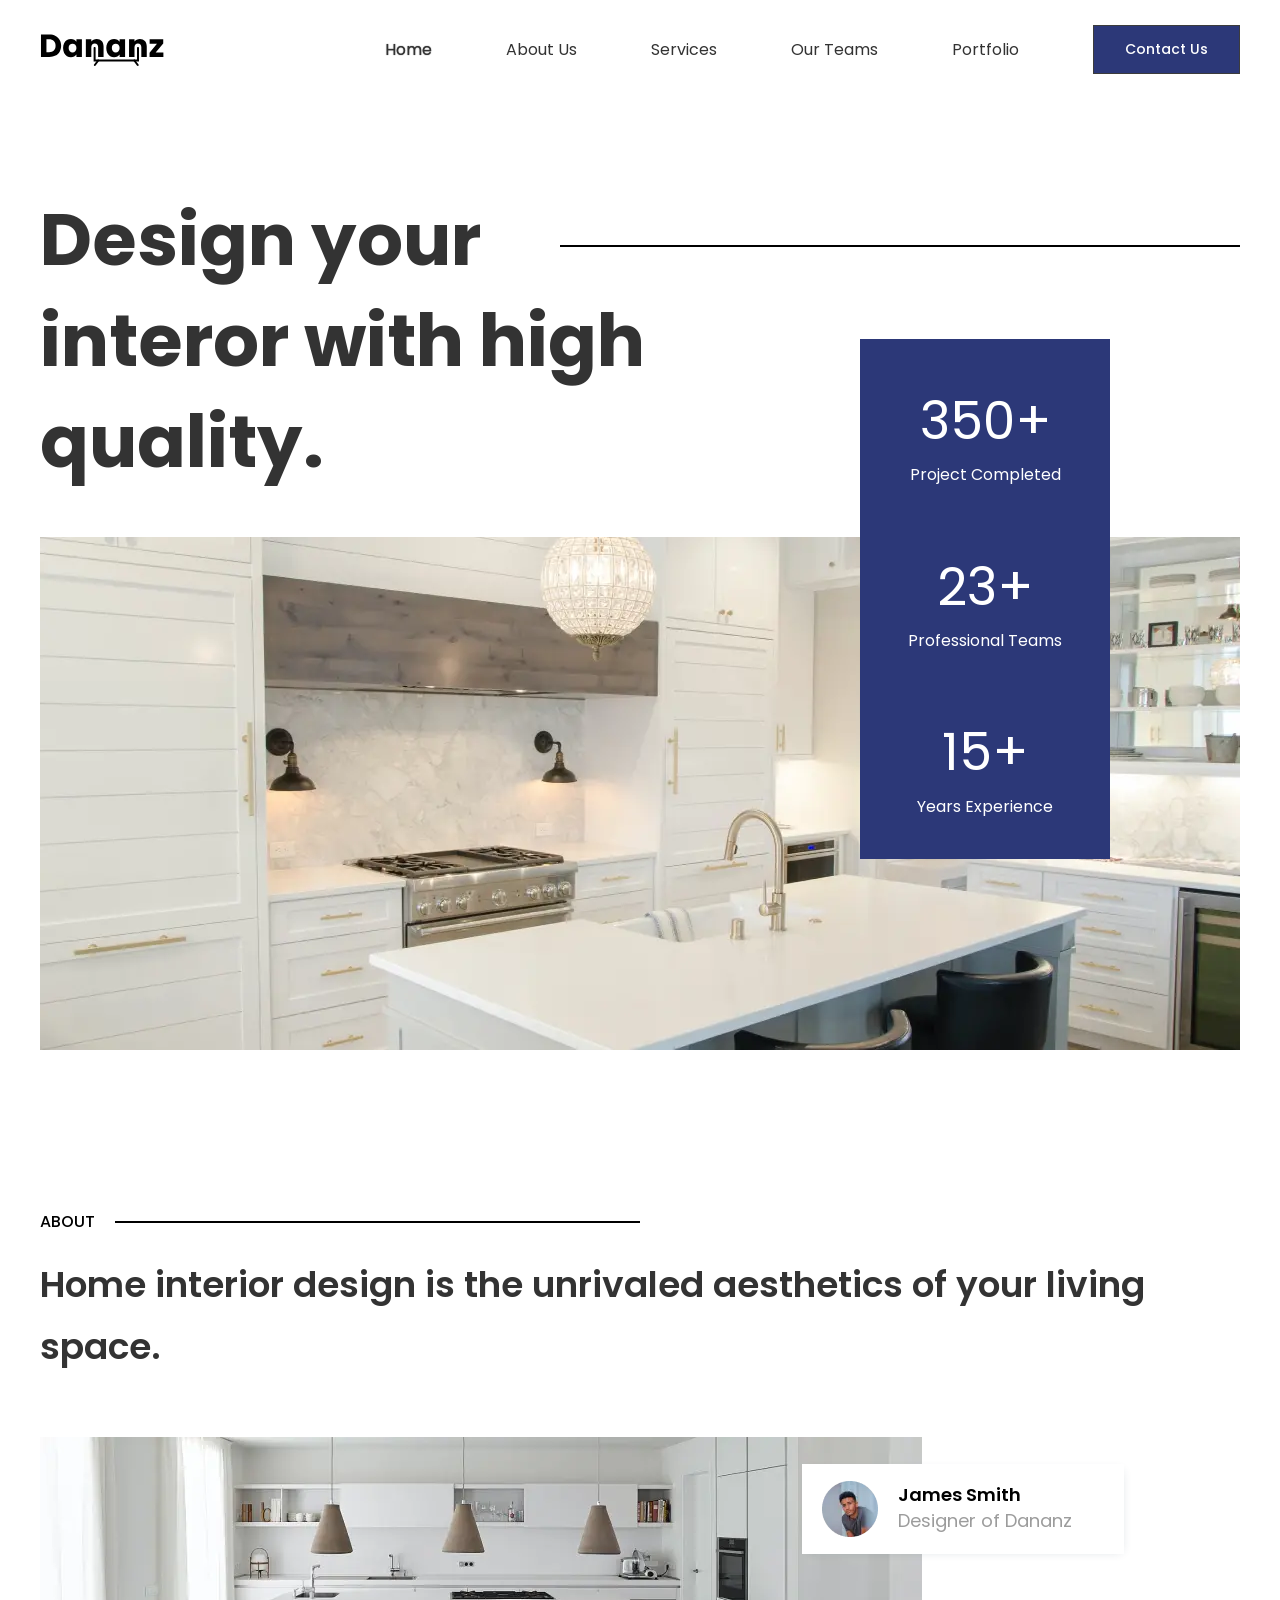
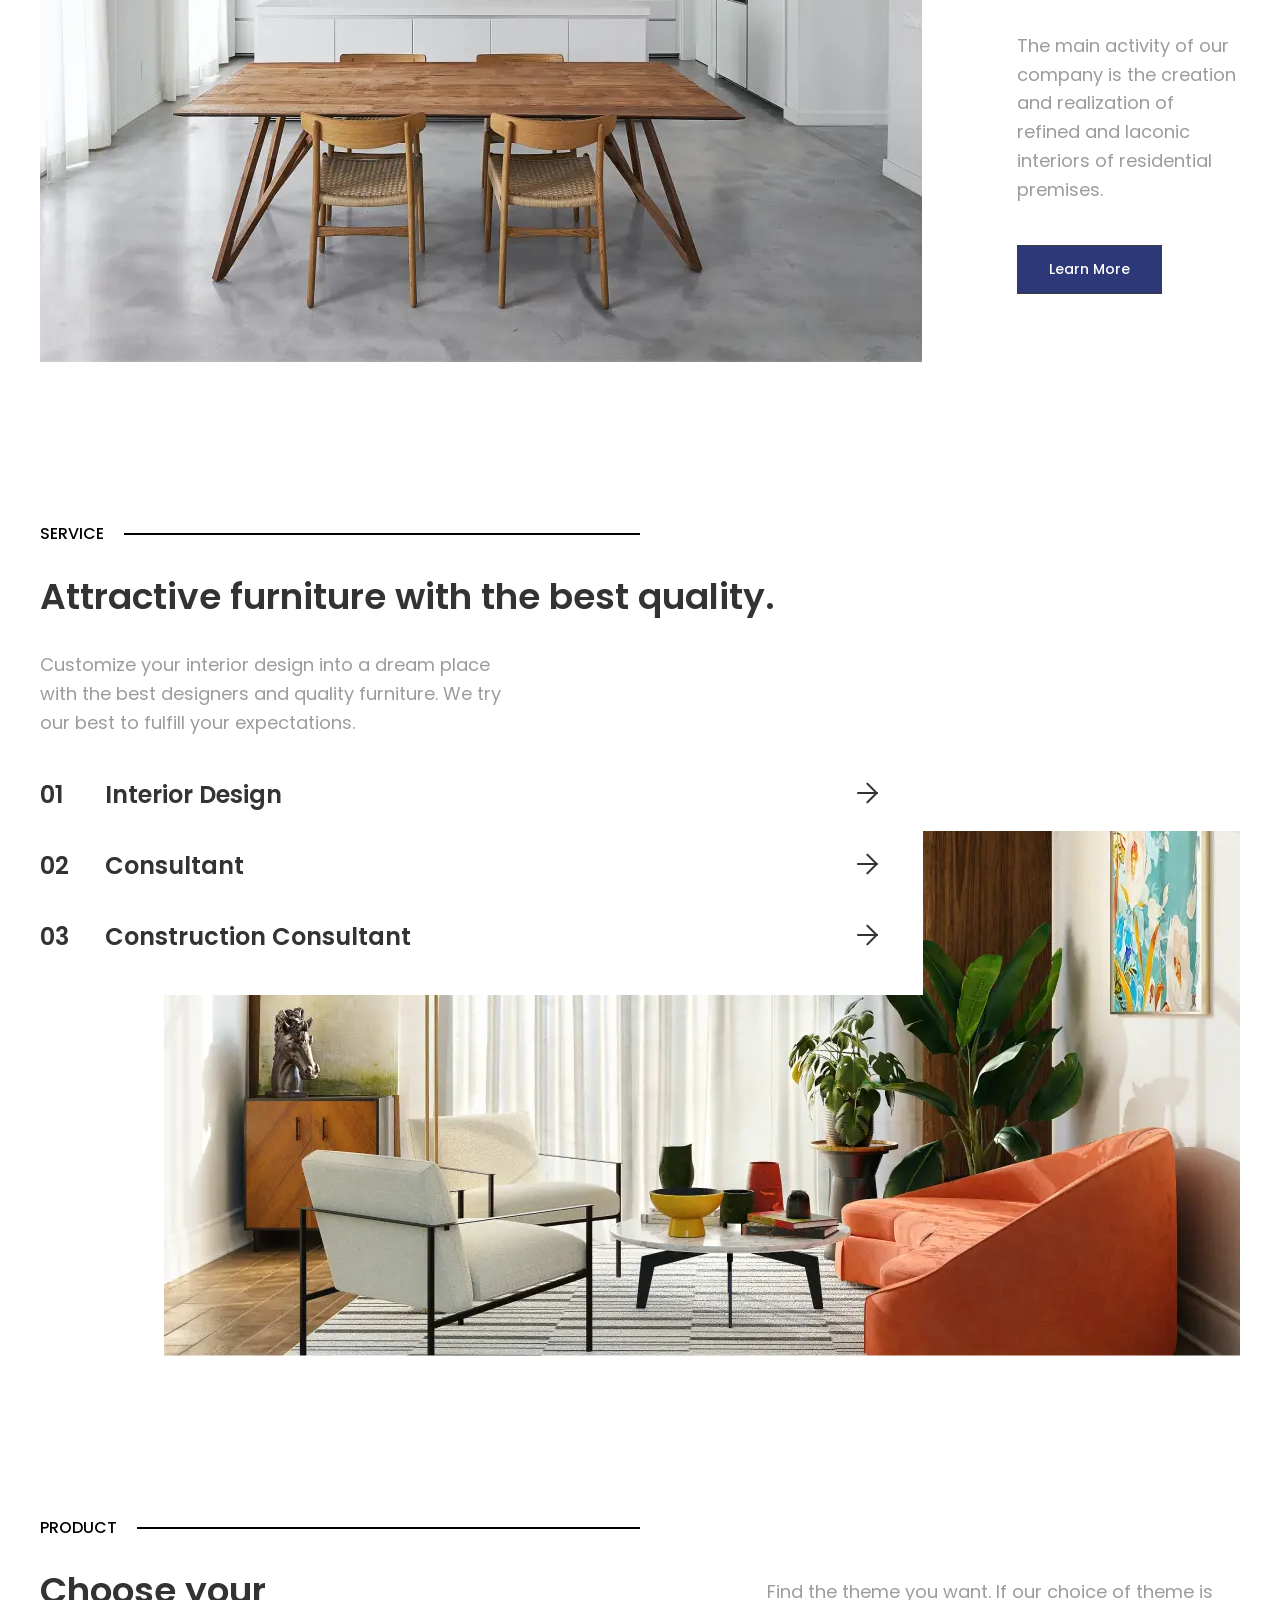
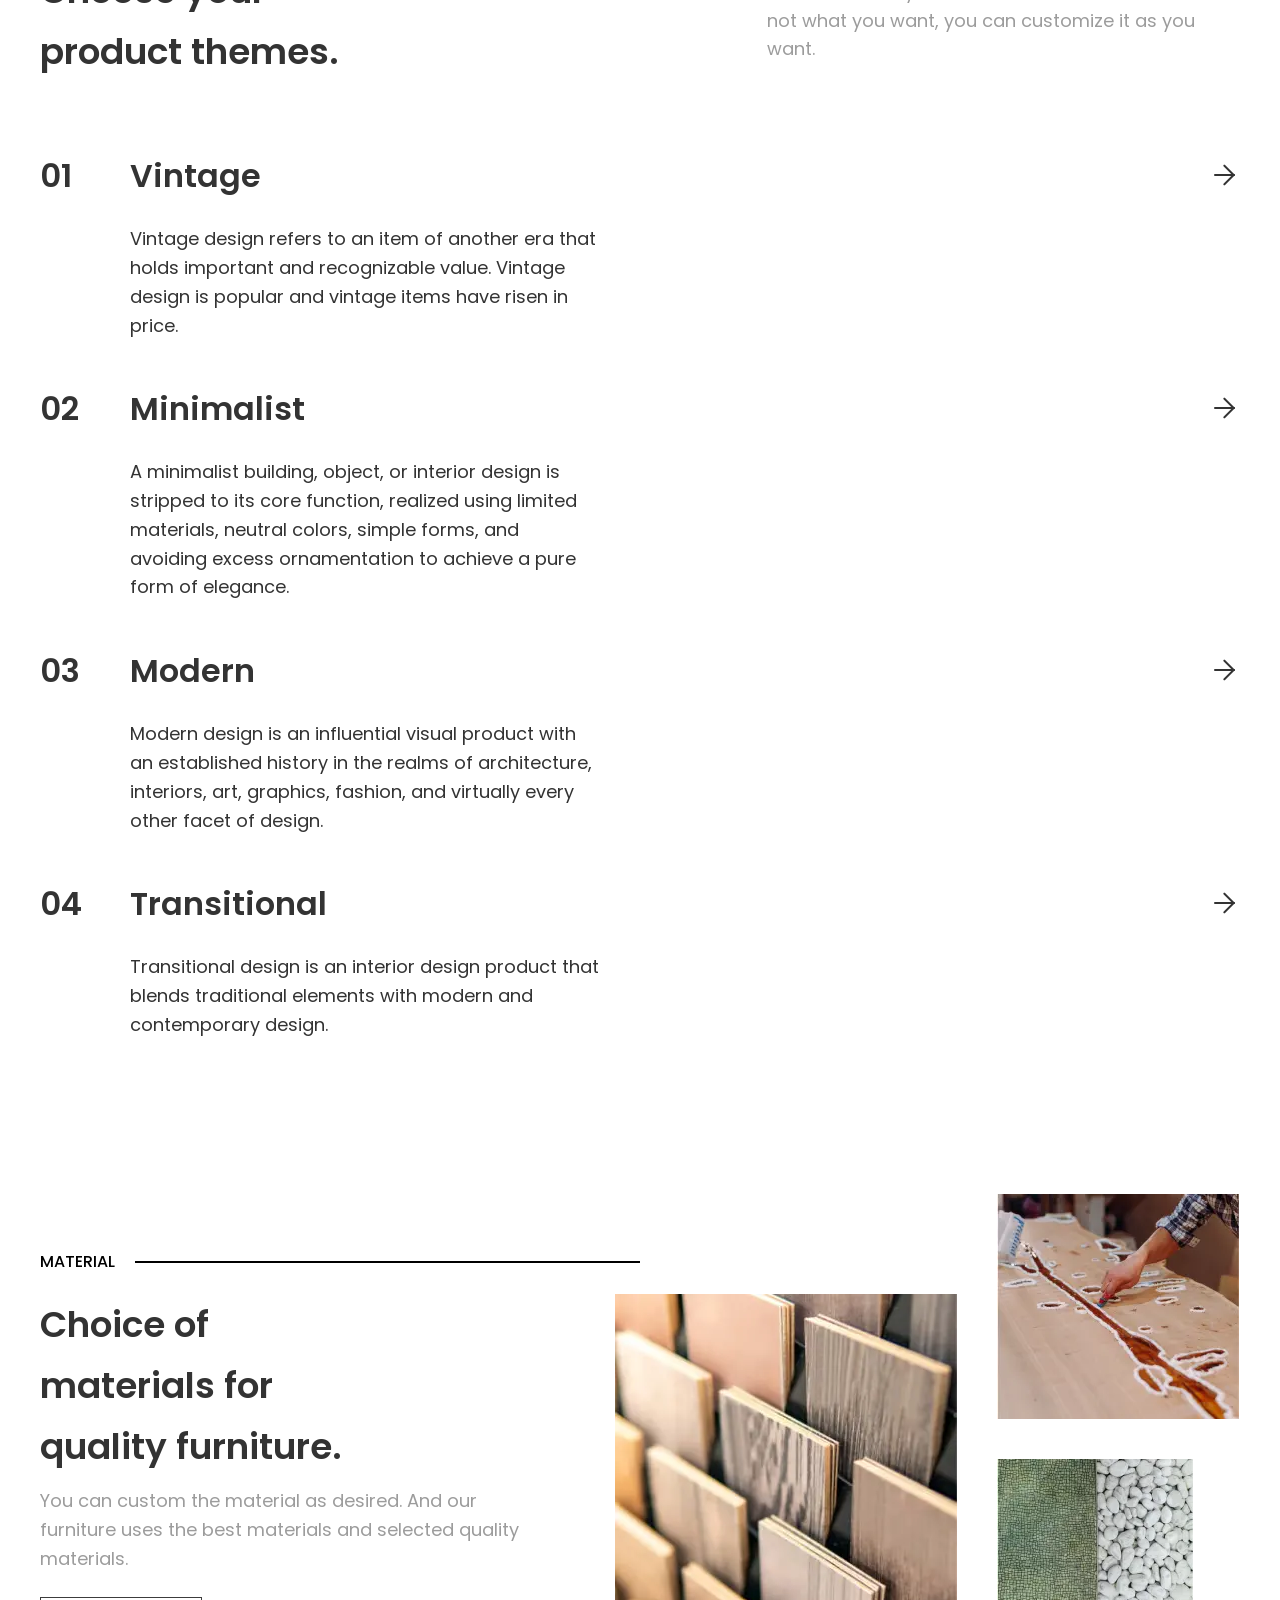
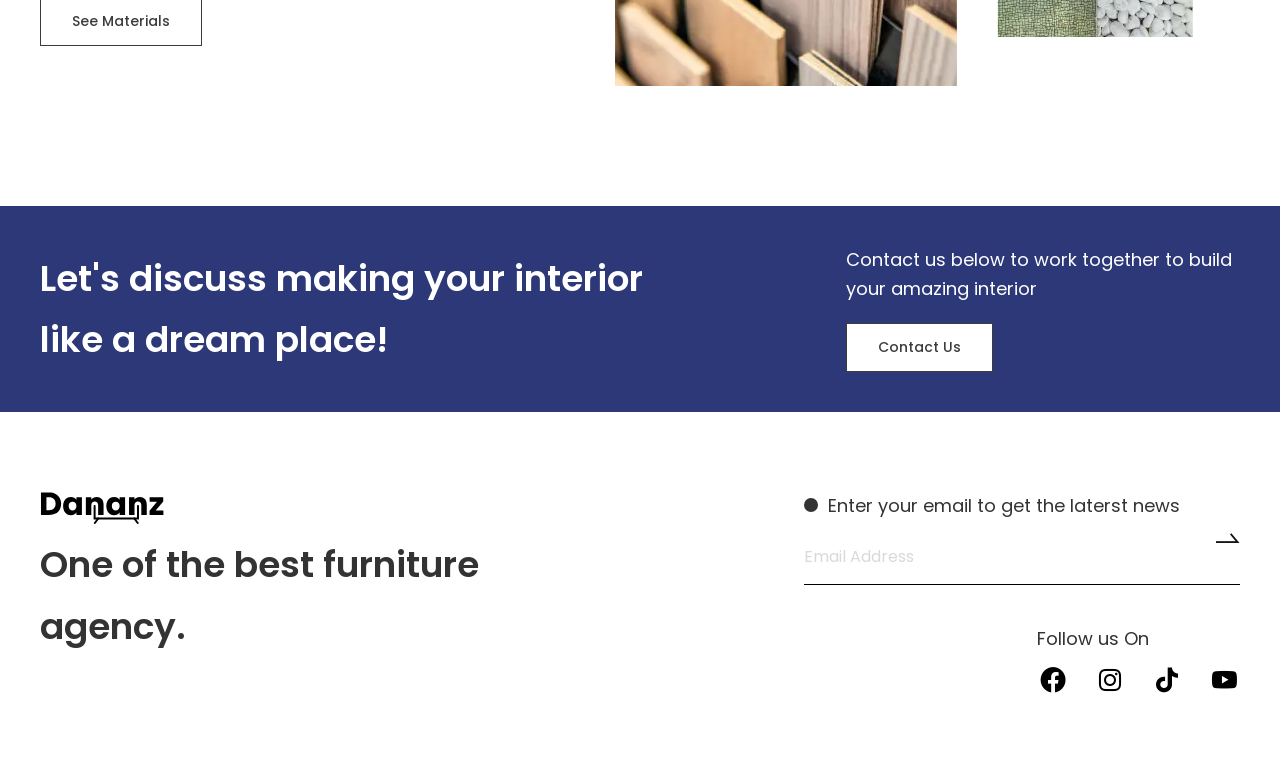
==== index.html @ ee6fd282 "first commit" ====
<!DOCTYPE html>
<html lang="en">

<head>
	<title>Home</title>
	<meta charset="UTF-8">
	<meta name="format-detection" content="telephone=no">
	<!-- <style>body{opacity: 0;}</style> -->
	<link rel="stylesheet" href="css/style.min.css?_v=20231004202042">
	<link rel="shortcut icon" href="favicon.ico">
	<!-- <meta name="robots" content="noindex, nofollow"> -->
	<meta name="viewport" content="width=device-width, initial-scale=1.0">
</head>

<body>
	<div class="wrapper">
		<header class="header">
			<div class="header__container">
				<div class="header__logo">
					<img src="img/logo.svg" alt="logo">
				</div>
				<div class="header__menu menu">
					<nav class="menu__body">
						<ul class="menu__list">
							<li class="menu__item"><a href="index.html" class="menu__link">Home</a></li>
							<li class="menu__item"><a href="about.html" class="menu__link">About Us</a></li>
							<li class="menu__item"><a href="services.html" class="menu__link">Services</a></li>
							<li class="menu__item"><a href="teams.html" class="menu__link">Our Teams</a></li>
							<li class="menu__item"><a href="portfolio.html" class="menu__link">Portfolio</a></li>
						</ul>
					</nav>
				</div>
				<div data-da=".menu__body,479.98" class="header__button">
					<a href="contact.html" class="button">Contact Us</a>
				</div>
				<button type="button" class="header__burger icon-menu"><span></span></button>
			</div>
		</header>
		<main class="page">
			<section class="page__cover cover">
				<div class="cover__container">
					<div class="cover__body">
						<div class="cover__content">
							<div class="cover__title">
								<h1 class="cover__text">Design your interor with high quality.</h1>
								<div class="cover__line"></div>
							</div>
							<div class="cover__img-frame">
								<picture><source srcset="img/home/cover/bg.webp" type="image/webp"><img src="img/home/cover/bg.jpg" alt="interor"></picture>
							</div>
						</div>
						<div class="cover__card card">
							<div class="card__item">
								<div class="card__value">350+</div>
								<div class="card__text">Project Completed</div>
							</div>
							<div class="card__item">
								<div class="card__value">23+</div>
								<div class="card__text">Professional Teams</div>
							</div>
							<div class="card__item">
								<div class="card__value">15+</div>
								<div class="card__text">Years Experience</div>
							</div>
						</div>
					</div>
				</div>
			</section>
			<section class="page__general general">
				<div class="general__container">
					<div class="general__description description">
						<div class="description__label">
							<div class="description__text">ABOUT</div>
							<div class="description__line" data-watch data-watch-once></div>
						</div>
						<h2 class="description__title">
							Home interior design is the unrivaled aesthetics of your living space.
						</h2>
					</div>
					<div class="general__content">
						<div class="general__img-frame">
							<picture><source srcset="img/home/general/kitchen.webp" type="image/webp"><img src="img/home/general/kitchen.jpg" alt="kitchen"></picture>
						</div>
						<div class="general__info">
							<div class="general__subtitle">
								The main activity of our company is the creation and realization of refined and laconic interiors of residential premises.
							</div>
							<a href="about.html" class="general__button button">Learn More</a>
						</div>
						<div class="general__badge badge">
							<div class="badge__body">
								<picture><source srcset="img/home/general/worker.webp" type="image/webp"><img class="badge__icon" src="img/home/general/worker.png" alt="worker"></picture>
								<div class="badge__text">
									<div class="badge__name">James Smith</div>
									<div class="badge__profession">Designer of Dananz</div>
								</div>
							</div>
						</div>
					</div>
				</div>
			</section>
			<section class="page__furniture furniture">
				<div class="furniture__container">
					<div class="furniture__description description">
						<div class="description__label">
							<div class="description__text">SERVICE</div>
							<div class="description__line" data-watch data-watch-once></div>
						</div>
						<h2 class="description__title">
							Attractive furniture with the best quality.
						</h2>
					</div>
					<div class="furniture__content">
						<div class="furniture__text">
							Customize your interior design into a dream place with the best designers and quality furniture. We try our best to fulfill your expectations.
						</div>
						<ul class="furniture__list">
							<li class="furniture__item">
								<a class="furniture__link" href="services.html">Interior Design</a>
								<a class="furniture__icon" href="services.html"></a>
							</li>
							<li class="furniture__item">
								<a class="furniture__link" href="services.html#consultant">Consultant</a>
								<a class="furniture__icon" href="services.html#consultant"></a>
							</li>
							<li class="furniture__item">
								<a class="furniture__link" href="services.html#creativity">Construction Consultant</a>
								<a class="furniture__icon" href="services.html#creativity"></a>
							</li>
						</ul>
					</div>
					<div class="furniture__img-frame">
						<picture><source srcset="img/home/furniture/decor.webp" type="image/webp"><img src="img/home/furniture/decor.jpg" alt="decor"></picture>
					</div>
				</div>
			</section>
			<section class="page__product product">
				<div class="product__container">
					<div class="product__description description">
						<div class="description__label">
							<div class="description__text">PRODUCT</div>
							<div class="description__line" data-watch data-watch-once></div>
						</div>
					</div>
					<div class="product__text">
						<h2 class="product__title">
							Choose your product themes.
						</h2>
						<p class="product__note">
							Find the theme you want. If our choice of theme is not what you want, you can customize it as you want.
						</p>
					</div>
					<ul class="product__list">
						<li class="product__item">
							<div class="product__links">
								<a class="product__link" href="vintage.html">Vintage</a>
								<a class="product__icon" href="vintage.html"></a>
							</div>
							<p class="product__clause">
								Vintage design refers to an item of another era that holds important and recognizable value. Vintage design is popular and vintage items have risen in price.
							</p>
						</li>
						<li class="product__item">
							<div class="product__links">
								<a class="product__link" href="minimalist.html">Minimalist</a>
								<a class="product__icon" href="minimalist.html"></a>
							</div>
							<p class="product__clause">
								A minimalist building, object, or interior design is stripped to its core function, realized using limited materials, neutral colors, simple forms, and avoiding excess ornamentation to achieve a pure form of elegance.
							</p>
						</li>
						<li class="product__item">
							<div class="product__links">
								<a class="product__link" href="modern.html">Modern</a>
								<a class="product__icon" href="modern.html"></a>
							</div>
							<p class="product__clause">
								Modern design is an influential visual product with an established history in the realms of architecture, interiors, art, graphics, fashion, and virtually every other facet of design.
							</p>
						</li>
						<li class="product__item">
							<div class="product__links">
								<a class="product__link" href="transitional.html">Transitional</a>
								<a class="product__icon" href="transitional.html"></a>
							</div>
							<p class="product__clause">
								Transitional design is an interior design product that blends traditional elements with modern and contemporary design.
							</p>
						</li>
					</ul>
				</div>
			</section>
			<section class="page__material material">
				<div class="material__container">
					<div class="material__description description">
						<div class="description__label">
							<div class="description__text">MATERIAL</div>
							<div class="description__line" data-watch data-watch-once></div>
						</div>
					</div>
					<div class="material__body">
						<div class="material__content">
							<h2 class="material__title">Choice of materials for quality furniture.</h2>
							<p class="material__text">
								You can custom the material as desired. And our furniture uses the best materials and selected quality materials.
							</p>
							<a href="contact.html#loaction" class="material__button button button_white">See Materials</a>
						</div>
						<div class="material__images">
							<div class="material__item">
								<picture><source srcset="img/home/material/tile.webp" type="image/webp"><img src="img/home/material/tile.jpg" alt="tile"></picture>
							</div>
							<div class="material__column">
								<div class="material__item">
									<picture><source srcset="img/home/material/slab.webp" type="image/webp"><img src="img/home/material/slab.jpg" alt="slab"></picture>
								</div>
								<div class="material__item">
									<picture><source srcset="img/home/material/pebble.webp" type="image/webp"><img src="img/home/material/pebble.jpg" alt="pebble"></picture>
								</div>
							</div>
						</div>
					</div>
				</div>
			</section>
		</main>
		<footer class="footer">
			<section class="footer__upper upper">
				<div class="upper__container">
					<h2 class="upper__title">Let's discuss making your interior like a dream place!</h2>
					<div class="upper__column">
						<div class="upper__text">Contact us below to work together to build your amazing interior</div>
						<a href="contact.html" class="upper__button button button_black">Contact Us</a>
					</div>
				</div>
			</section>
			<section class="footer__lower lower">
				<div class="lower__container">
					<div class="lower__body">
						<div class="lower__content">
							<img class="lower__logo" src="img/logo.svg" alt="logo">
							<h2 class="lower__title">One of the best furniture agency.</h2>
						</div>
						<div class="lower__contact contact-lower">
							<div class="contact-lower__title">Enter your email to get the laterst news</div>
							<form action="" class="contact-lower__form">
								<div class="contact-lower__input">
									<input class="input-footer" autocomplete="off" type="text" name="form[]" data-error="Please enter a valid email address." placeholder="Email Address" data-required="email">
								</div>
								<button type="submit" class="contact-lower__button _icon-mail"></button>
							</form>
							<div class="contact-lower__follow">
								<div class="contact-lower__text">Follow us On</div>
								<div class="contact-lower__links">
									<a class="contact-lower__item _icon-facebook" href="https://www.facebook.com/" target="_blank"></a>
									<a class="contact-lower__item _icon-instagram" href="https://www.instagram.com/" target="_blank"></a>
									<a class="contact-lower__item _icon-tiktok" href="https://www.tiktok.com/" target="_blank"></a>
									<a class="contact-lower__item _icon-youtube" href="https://www.youtube.com/" target="_blank"></a>
								</div>
							</div>
						</div>
					</div>
				</div>
			</section>
		</footer>
	</div>
	<!-- <div id="popup" aria-hidden="true" class="popup">
	<div class="popup__wrapper">
		<div class="popup__content">
			<button data-close type="button" class="popup__close">Закрыть</button>
			<div class="popup__text">
				Text
			</div>
		</div>
	</div>
</div> -->
	<script src="js/app.min.js?_v=20231004202042"></script>
</body>

</html>
---- css/style.min.css ----
@charset "UTF-8";@import url('https://fonts.googleapis.com/css2?family=Poppins:wght@400; 500;600;700&display=swap');@font-face{font-family:icons;font-display:swap;src:url(../fonts/icons.woff2) format("woff2"),url(../fonts/icons.woff) format("woff");font-weight:400;font-style:normal}.furniture__icon,.product__icon,[class*=" _icon-"]::before,[class^=_icon-]::before{font-family:icons;font-style:normal;font-weight:400;font-variant:normal;text-transform:none;line-height:1;-webkit-font-smoothing:antialiased;-moz-osx-font-smoothing:grayscale}[class*=" _icon-"]::before,[class^=_icon-]::before{display:block}._icon-quality:before{content:"\e90a"}._icon-service:before{content:"\e908"}._icon-profi:before{content:"\e909"}._icon-spoller:before{content:"\e907"}._icon-mail:before{content:"\e901"}._icon-link:before,.furniture__icon:before,.product__icon:before{content:"\e902"}._icon-youtube:before{content:"\e903"}._icon-tiktok:before{content:"\e904"}._icon-instagram:before{content:"\e905"}._icon-facebook:before{content:"\e906"}*{padding:0;margin:0;border:0}*,:after,:before{-webkit-box-sizing:border-box;box-sizing:border-box}body,html{height:100%;min-width:280px}body{color:#333;line-height:1;font-family:Poppins,sans-serif;font-size:1.125rem;-ms-text-size-adjust:100%;-moz-text-size-adjust:100%;-webkit-text-size-adjust:100%;-webkit-font-smoothing:antialiased;-moz-osx-font-smoothing:grayscale}button,input,textarea{font-family:Poppins,sans-serif;font-size:inherit}button{cursor:pointer;color:inherit;background-color:inherit}a{color:inherit}a:link,a:visited{text-decoration:none}a:hover{text-decoration:none}ul li{list-style:none}img{vertical-align:top}h1,h2,h3,h4,h5,h6{font-weight:inherit;font-size:inherit}body{line-height:1.6}.lock body{overflow:hidden;-ms-touch-action:none;touch-action:none}.wrapper{min-height:100%;display:-webkit-box;display:-ms-flexbox;display:flex;-webkit-box-orient:vertical;-webkit-box-direction:normal;-ms-flex-direction:column;flex-direction:column;overflow:hidden}.wrapper>main{-webkit-box-flex:1;-ms-flex:1 1 auto;flex:1 1 auto}.wrapper>*{min-width:0}[class*=__container]{max-width:75rem;-webkit-box-sizing:content-box;box-sizing:content-box;margin:0 auto;padding:0 .9375rem}.button{position:relative;display:-webkit-inline-box;display:-ms-inline-flexbox;display:inline-flex;-ms-flex-item-align:center;-ms-grid-row-align:center;align-self:center;padding:.8125rem 1.9375rem;color:#fff;border:1px solid #3c3c3c;text-align:center;line-height:1.5;font-size:.875rem;font-weight:500;overflow:hidden;-webkit-transition:color .3s;transition:color .3s}.button::before{content:"";position:absolute;right:0;top:0;width:100%;height:100%;background-color:#2c3878;z-index:-1;-webkit-transition:width .3s;transition:width .3s}.button._fw{width:100%}.button_white{color:#3c3c3c}.button_white::before{background-color:#2c3878;width:0%;left:0}.button_black{color:#3c3c3c;background-color:#fff;-webkit-transition:background-color .3s,color .3s,border-color .3s;transition:background-color .3s,color .3s,border-color .3s}.button_black::before{display:none}input[type=email],input[type=tel],input[type=text],textarea{-webkit-appearance:none;-moz-appearance:none;appearance:none}.input{border-radius:0!important;width:100%;display:block;padding:1.125rem 0;border:1px solid #9c9c9c}@supports (font-size:clamp(0.875rem ,0.8381578947rem + 0.2105263158vw ,1rem)){.input{font-size:clamp(.875rem ,.8381578947rem + .2105263158vw ,1rem)}}@supports not (font-size:clamp(0.875rem ,0.8381578947rem + 0.2105263158vw ,1rem)){.input{font-size:calc(.875rem + .125 * (100vw - 17.5rem)/ 59.375)}}@supports (padding-left:clamp(0.3125rem ,-0.1480263158rem + 2.6315789474vw ,1.875rem)){.input{padding-left:clamp(.3125rem ,-.1480263158rem + 2.6315789474vw ,1.875rem)}}@supports not (padding-left:clamp(0.3125rem ,-0.1480263158rem + 2.6315789474vw ,1.875rem)){.input{padding-left:calc(.3125rem + 1.5625 * (100vw - 17.5rem)/ 59.375)}}@supports (padding-right:clamp(0.3125rem ,-0.1480263158rem + 2.6315789474vw ,1.875rem)){.input{padding-right:clamp(.3125rem ,-.1480263158rem + 2.6315789474vw ,1.875rem)}}@supports not (padding-right:clamp(0.3125rem ,-0.1480263158rem + 2.6315789474vw ,1.875rem)){.input{padding-right:calc(.3125rem + 1.5625 * (100vw - 17.5rem)/ 59.375)}}.input._form-error{border:1px solid #d62940}.input::-webkit-input-placeholder{color:#9c9c9c}.input::-moz-placeholder{color:#9c9c9c}.input:-ms-input-placeholder{color:#9c9c9c}.input::-ms-input-placeholder{color:#9c9c9c}.input::placeholder{color:#9c9c9c}@supports (font-size:clamp(0.875rem ,0.8381578947rem + 0.2105263158vw ,1rem)){.input::-webkit-input-placeholder{font-size:clamp(.875rem ,.8381578947rem + .2105263158vw ,1rem)}.input::-moz-placeholder{font-size:clamp(.875rem ,.8381578947rem + .2105263158vw ,1rem)}.input:-ms-input-placeholder{font-size:clamp(.875rem ,.8381578947rem + .2105263158vw ,1rem)}.input::-ms-input-placeholder{font-size:clamp(.875rem ,.8381578947rem + .2105263158vw ,1rem)}.input::placeholder{font-size:clamp(.875rem ,.8381578947rem + .2105263158vw ,1rem)}}@supports not (font-size:clamp(0.875rem ,0.8381578947rem + 0.2105263158vw ,1rem)){.input::-webkit-input-placeholder{font-size:calc(.875rem + .125 * (100vw - 17.5rem)/ 59.375)}.input::-moz-placeholder{font-size:calc(.875rem + .125 * (100vw - 17.5rem)/ 59.375)}.input:-ms-input-placeholder{font-size:calc(.875rem + .125 * (100vw - 17.5rem)/ 59.375)}.input::-ms-input-placeholder{font-size:calc(.875rem + .125 * (100vw - 17.5rem)/ 59.375)}.input::placeholder{font-size:calc(.875rem + .125 * (100vw - 17.5rem)/ 59.375)}}.input-footer{width:100%;display:block;outline:0;background-color:transparent;border-bottom:1px solid #000;padding:0 25px 15px 0;font-size:1rem}.input-footer._form-error{border-bottom:1px solid #d62940}.input-footer::-webkit-input-placeholder{color:#d9d9d9;font-size:1rem}.input-footer::-moz-placeholder{color:#d9d9d9;font-size:1rem}.input-footer:-ms-input-placeholder{color:#d9d9d9;font-size:1rem}.input-footer::-ms-input-placeholder{color:#d9d9d9;font-size:1rem}.input-footer::placeholder{color:#d9d9d9;font-size:1rem}textarea.input{resize:none;padding:0 0}[class*=-frame]{position:relative}[class*=-frame] img{position:absolute;width:100%;height:100%;top:0;left:0;-o-object-fit:cover;object-fit:cover}[class*=-frame_contain] img{-o-object-fit:contain;object-fit:contain}.card{background-color:#2c3878;display:-webkit-box;display:-ms-flexbox;display:flex;-webkit-box-align:center;-ms-flex-align:center;align-items:center;-webkit-box-orient:vertical;-webkit-box-direction:normal;-ms-flex-direction:column;flex-direction:column}.card__item{text-align:center;color:#fff}@supports (font-size:clamp(1.25rem ,-0.0832407433rem + 4.4443209911vw ,3.25rem)){.card__value{font-size:clamp(1.25rem ,-.0832407433rem + 4.4443209911vw ,3.25rem)}}@supports not (font-size:clamp(1.25rem ,-0.0832407433rem + 4.4443209911vw ,3.25rem)){.card__value{font-size:calc(1.25rem + 2 * (100vw - 29.99875rem)/ 45.00125)}}@supports (font-size:clamp(0.75rem ,0.5833449071rem + 0.5555401239vw ,1rem)){.card__text{font-size:clamp(.75rem ,.5833449071rem + .5555401239vw ,1rem)}}@supports not (font-size:clamp(0.75rem ,0.5833449071rem + 0.5555401239vw ,1rem)){.card__text{font-size:calc(.75rem + .25 * (100vw - 29.99875rem)/ 45.00125)}}.description__label{display:-webkit-box;display:-ms-flexbox;display:flex;-webkit-column-gap:1.25rem;-moz-column-gap:1.25rem;column-gap:1.25rem}.description__label:not(:last-child){margin-bottom:1.25rem}.description__text{text-transform:uppercase;font-size:1rem;font-weight:500;line-height:1.5;color:#000;background-color:#fff}.description__line{height:.125rem;width:0%;background-color:#000;margin-top:.6875rem;-webkit-transition:all .8s;transition:all .8s}.description__line._watcher-view{width:100%}.description__title,.material__title,.product__title{font-weight:600;line-height:1.7}@supports (font-size:clamp(1.125rem ,0.7934210526rem + 1.8947368421vw ,2.25rem)){.description__title,.material__title,.product__title{font-size:clamp(1.125rem ,.7934210526rem + 1.8947368421vw ,2.25rem)}}@supports not (font-size:clamp(1.125rem ,0.7934210526rem + 1.8947368421vw ,2.25rem)){.description__title,.material__title,.product__title{font-size:calc(1.125rem + 1.125 * (100vw - 17.5rem)/ 59.375)}}.header{position:fixed;width:100%;left:0;top:0;z-index:10;background-color:#fff;-webkit-transition:top .3s;transition:top .3s}@supports (padding-top:clamp(0.9375rem ,0.7532894737rem + 1.0526315789vw ,1.5625rem)){.header{padding-top:clamp(.9375rem ,.7532894737rem + 1.0526315789vw ,1.5625rem)}}@supports not (padding-top:clamp(0.9375rem ,0.7532894737rem + 1.0526315789vw ,1.5625rem)){.header{padding-top:calc(.9375rem + .625 * (100vw - 17.5rem)/ 59.375)}}@supports (padding-bottom:clamp(0.9375rem ,0.7532894737rem + 1.0526315789vw ,1.5625rem)){.header{padding-bottom:clamp(.9375rem ,.7532894737rem + 1.0526315789vw ,1.5625rem)}}@supports not (padding-bottom:clamp(0.9375rem ,0.7532894737rem + 1.0526315789vw ,1.5625rem)){.header{padding-bottom:calc(.9375rem + .625 * (100vw - 17.5rem)/ 59.375)}}.header.header-scroll{top:-6.25rem}.header__container{display:-webkit-box;display:-ms-flexbox;display:flex;-webkit-box-align:center;-ms-flex-align:center;align-items:center}@supports ((-moz-column-gap:clamp(1.875rem ,-11.2388592443rem + 21.1518123257vw ,4.625rem)) or (column-gap:clamp(1.875rem ,-11.2388592443rem + 21.1518123257vw ,4.625rem))){.header__container{-webkit-column-gap:clamp(1.875rem ,-11.2388592443rem + 21.1518123257vw ,4.625rem);-moz-column-gap:clamp(1.875rem ,-11.2388592443rem + 21.1518123257vw ,4.625rem);column-gap:clamp(1.875rem ,-11.2388592443rem + 21.1518123257vw ,4.625rem)}}@supports not ((-moz-column-gap:clamp(1.875rem ,-11.2388592443rem + 21.1518123257vw ,4.625rem)) or (column-gap:clamp(1.875rem ,-11.2388592443rem + 21.1518123257vw ,4.625rem))){.header__container{-webkit-column-gap:calc(1.875rem + 2.75 * (100vw - 61.99875rem)/ 13.00125);-moz-column-gap:calc(1.875rem + 2.75 * (100vw - 61.99875rem)/ 13.00125);column-gap:calc(1.875rem + 2.75 * (100vw - 61.99875rem)/ 13.00125)}}.header__logo{position:relative;z-index:2;-webkit-box-flex:1;-ms-flex:1 1 auto;flex:1 1 auto}.header__button{position:relative;z-index:2}.menu-open .menu__body{left:0}.menu-open .menu__body::before{top:0}.menu__list{display:-webkit-box;display:-ms-flexbox;display:flex;-ms-flex-wrap:wrap;flex-wrap:wrap;-webkit-box-pack:center;-ms-flex-pack:center;justify-content:center;-webkit-box-align:center;-ms-flex-align:center;align-items:center;row-gap:.3125rem}@supports ((-moz-column-gap:clamp(1.875rem ,-11.2388592443rem + 21.1518123257vw ,4.625rem)) or (column-gap:clamp(1.875rem ,-11.2388592443rem + 21.1518123257vw ,4.625rem))){.menu__list{-webkit-column-gap:clamp(1.875rem ,-11.2388592443rem + 21.1518123257vw ,4.625rem);-moz-column-gap:clamp(1.875rem ,-11.2388592443rem + 21.1518123257vw ,4.625rem);column-gap:clamp(1.875rem ,-11.2388592443rem + 21.1518123257vw ,4.625rem)}}@supports not ((-moz-column-gap:clamp(1.875rem ,-11.2388592443rem + 21.1518123257vw ,4.625rem)) or (column-gap:clamp(1.875rem ,-11.2388592443rem + 21.1518123257vw ,4.625rem))){.menu__list{-webkit-column-gap:calc(1.875rem + 2.75 * (100vw - 61.99875rem)/ 13.00125);-moz-column-gap:calc(1.875rem + 2.75 * (100vw - 61.99875rem)/ 13.00125);column-gap:calc(1.875rem + 2.75 * (100vw - 61.99875rem)/ 13.00125)}}.menu__link{font-size:1rem;-webkit-transition:text-shadow .3s;transition:text-shadow .3s}.link-active{text-shadow:0 0 1px #333}.icon-menu{display:none}.upper{background-color:#2c3878}@supports (padding-top:clamp(1.25rem ,0.8815789474rem + 2.1052631579vw ,2.5rem)){.upper{padding-top:clamp(1.25rem ,.8815789474rem + 2.1052631579vw ,2.5rem)}}@supports not (padding-top:clamp(1.25rem ,0.8815789474rem + 2.1052631579vw ,2.5rem)){.upper{padding-top:calc(1.25rem + 1.25 * (100vw - 17.5rem)/ 59.375)}}@supports (padding-bottom:clamp(1.25rem ,0.8815789474rem + 2.1052631579vw ,2.5rem)){.upper{padding-bottom:clamp(1.25rem ,.8815789474rem + 2.1052631579vw ,2.5rem)}}@supports not (padding-bottom:clamp(1.25rem ,0.8815789474rem + 2.1052631579vw ,2.5rem)){.upper{padding-bottom:calc(1.25rem + 1.25 * (100vw - 17.5rem)/ 59.375)}}.upper__container{display:-webkit-box;display:-ms-flexbox;display:flex;row-gap:1.25rem;color:#fff;-webkit-box-align:center;-ms-flex-align:center;align-items:center}@supports ((-moz-column-gap:clamp(2.5rem ,-10.2768535022rem + 26.6191380029vw ,9.6875rem)) or (column-gap:clamp(2.5rem ,-10.2768535022rem + 26.6191380029vw ,9.6875rem))){.upper__container{-webkit-column-gap:clamp(2.5rem ,-10.2768535022rem + 26.6191380029vw ,9.6875rem);-moz-column-gap:clamp(2.5rem ,-10.2768535022rem + 26.6191380029vw ,9.6875rem);column-gap:clamp(2.5rem ,-10.2768535022rem + 26.6191380029vw ,9.6875rem)}}@supports not ((-moz-column-gap:clamp(2.5rem ,-10.2768535022rem + 26.6191380029vw ,9.6875rem)) or (column-gap:clamp(2.5rem ,-10.2768535022rem + 26.6191380029vw ,9.6875rem))){.upper__container{-webkit-column-gap:calc(2.5rem + 7.1875 * (100vw - 47.99875rem)/ 27.00125);-moz-column-gap:calc(2.5rem + 7.1875 * (100vw - 47.99875rem)/ 27.00125);column-gap:calc(2.5rem + 7.1875 * (100vw - 47.99875rem)/ 27.00125)}}.upper__title{font-weight:600;line-height:1.7}@supports (font-size:clamp(1.125rem ,0.7934210526rem + 1.8947368421vw ,2.25rem)){.upper__title{font-size:clamp(1.125rem ,.7934210526rem + 1.8947368421vw ,2.25rem)}}@supports not (font-size:clamp(1.125rem ,0.7934210526rem + 1.8947368421vw ,2.25rem)){.upper__title{font-size:calc(1.125rem + 1.125 * (100vw - 17.5rem)/ 59.375)}}@supports (font-size:clamp(0.875rem ,0.4305877043rem + 0.925883061vw ,1.125rem)){.upper__text{font-size:clamp(.875rem ,.4305877043rem + .925883061vw ,1.125rem)}}@supports not (font-size:clamp(0.875rem ,0.4305877043rem + 0.925883061vw ,1.125rem)){.upper__text{font-size:calc(.875rem + .25 * (100vw - 47.99875rem)/ 27.00125)}}.upper__text:not(:last-child){margin-bottom:1.25rem}.lower__body{display:-webkit-box;display:-ms-flexbox;display:flex;-webkit-box-pack:justify;-ms-flex-pack:justify;justify-content:space-between;gap:1.875rem}@supports (padding-top:clamp(1.875rem ,0.9539473684rem + 5.2631578947vw ,5rem)){.lower__body{padding-top:clamp(1.875rem ,.9539473684rem + 5.2631578947vw ,5rem)}}@supports not (padding-top:clamp(1.875rem ,0.9539473684rem + 5.2631578947vw ,5rem)){.lower__body{padding-top:calc(1.875rem + 3.125 * (100vw - 17.5rem)/ 59.375)}}@supports (padding-bottom:clamp(1.875rem ,0.9539473684rem + 5.2631578947vw ,5rem)){.lower__body{padding-bottom:clamp(1.875rem ,.9539473684rem + 5.2631578947vw ,5rem)}}@supports not (padding-bottom:clamp(1.875rem ,0.9539473684rem + 5.2631578947vw ,5rem)){.lower__body{padding-bottom:calc(1.875rem + 3.125 * (100vw - 17.5rem)/ 59.375)}}.lower__logo:not(:last-child){margin-bottom:.625rem}.lower__title{font-weight:600;line-height:1.7}@supports (font-size:clamp(1.125rem ,0.7934210526rem + 1.8947368421vw ,2.25rem)){.lower__title{font-size:clamp(1.125rem ,.7934210526rem + 1.8947368421vw ,2.25rem)}}@supports not (font-size:clamp(1.125rem ,0.7934210526rem + 1.8947368421vw ,2.25rem)){.lower__title{font-size:calc(1.125rem + 1.125 * (100vw - 17.5rem)/ 59.375)}}.contact-lower__title{position:relative;padding-left:1.5rem}@supports (margin-right:clamp(0.0000000625rem ,-6.6661842623rem + 13.8882456831vw ,3.75rem)){.contact-lower__title{margin-right:clamp(.0000000625rem ,-6.6661842623rem + 13.8882456831vw ,3.75rem)}}@supports not (margin-right:clamp(0.0000000625rem ,-6.6661842623rem + 13.8882456831vw ,3.75rem)){.contact-lower__title{margin-right:calc(.0000000625rem + 3.7499999375 * (100vw - 47.99875rem)/ 27.00125)}}@supports (font-size:clamp(1rem ,0.7777938521rem + 0.4629415305vw ,1.125rem)){.contact-lower__title{font-size:clamp(1rem ,.7777938521rem + .4629415305vw ,1.125rem)}}@supports not (font-size:clamp(1rem ,0.7777938521rem + 0.4629415305vw ,1.125rem)){.contact-lower__title{font-size:calc(1rem + .125 * (100vw - 47.99875rem)/ 27.00125)}}.contact-lower__title:not(:last-child){margin-bottom:1.4375rem}.contact-lower__title::after{content:"";position:absolute;top:.375rem;left:0;width:14px;height:14px;background-color:#333;border-radius:50%}.contact-lower__form{position:relative}.contact-lower__form:not(:last-child){margin-bottom:2.5rem}.contact-lower__input{position:relative}.contact-lower__input .form__error{position:absolute;bottom:-1.5625rem;color:#d62940}@supports (font-size:clamp(0.75rem ,0.7131578947rem + 0.2105263158vw ,0.875rem)){.contact-lower__input .form__error{font-size:clamp(.75rem ,.7131578947rem + .2105263158vw ,.875rem)}}@supports not (font-size:clamp(0.75rem ,0.7131578947rem + 0.2105263158vw ,0.875rem)){.contact-lower__input .form__error{font-size:calc(.75rem + .125 * (100vw - 17.5rem)/ 59.375)}}.contact-lower__input .form__error::before{content:"⚠ ";font-size:1.125rem}.contact-lower__button{position:absolute;top:-1.5625rem;right:0;display:-webkit-box;display:-ms-flexbox;display:flex;-webkit-box-pack:end;-ms-flex-pack:end;justify-content:flex-end;-webkit-box-align:end;-ms-flex-align:end;align-items:flex-end;height:25px;width:40px;font-size:.6875rem;color:#141414;-webkit-transition:-webkit-transform .3s;transition:-webkit-transform .3s;transition:transform .3s;transition:transform .3s,-webkit-transform .3s}.contact-lower__button:active{-webkit-transform:translateX(5px);-ms-transform:translateX(5px);transform:translateX(5px)}.contact-lower__follow{display:-ms-grid;display:grid;-webkit-box-pack:end;-ms-flex-pack:end;justify-content:flex-end}.contact-lower__text:not(:last-child){margin-bottom:.625rem}.contact-lower__links{gap:25px;display:-webkit-box;display:-ms-flexbox;display:flex}.contact-lower__item{display:-webkit-box;display:-ms-flexbox;display:flex;-webkit-box-pack:center;-ms-flex-pack:center;justify-content:center;-webkit-box-align:center;-ms-flex-align:center;align-items:center;height:32px;width:32px;font-size:1.875rem;color:#000;-webkit-transition:color .3s;transition:color .3s}@supports (padding-bottom:clamp(3.125rem ,2.2039473684rem + 5.2631578947vw ,6.25rem)){.service{padding-bottom:clamp(3.125rem ,2.2039473684rem + 5.2631578947vw ,6.25rem)}}@supports not (padding-bottom:clamp(3.125rem ,2.2039473684rem + 5.2631578947vw ,6.25rem)){.service{padding-bottom:calc(3.125rem + 3.125 * (100vw - 17.5rem)/ 59.375)}}@supports (margin-bottom:clamp(1.25rem ,1.1578947368rem + 0.5263157895vw ,1.5625rem)){.service__description:not(:last-child){margin-bottom:clamp(1.25rem ,1.1578947368rem + .5263157895vw ,1.5625rem)}}@supports not (margin-bottom:clamp(1.25rem ,1.1578947368rem + 0.5263157895vw ,1.5625rem)){.service__description:not(:last-child){margin-bottom:calc(1.25rem + .3125 * (100vw - 17.5rem)/ 59.375)}}.service__text{color:#9c9c9c}@supports (font-size:clamp(0.875rem ,0.8013157895rem + 0.4210526316vw ,1.125rem)){.service__text{font-size:clamp(.875rem ,.8013157895rem + .4210526316vw ,1.125rem)}}@supports not (font-size:clamp(0.875rem ,0.8013157895rem + 0.4210526316vw ,1.125rem)){.service__text{font-size:calc(.875rem + .25 * (100vw - 17.5rem)/ 59.375)}}@supports (margin-bottom:clamp(1.25rem ,0.8815789474rem + 2.1052631579vw ,2.5rem)){.service__text:not(:last-child){margin-bottom:clamp(1.25rem ,.8815789474rem + 2.1052631579vw ,2.5rem)}}@supports not (margin-bottom:clamp(1.25rem ,0.8815789474rem + 2.1052631579vw ,2.5rem)){.service__text:not(:last-child){margin-bottom:calc(1.25rem + 1.25 * (100vw - 17.5rem)/ 59.375)}}.service__items{display:-webkit-box;display:-ms-flexbox;display:flex;margin:0 -.5625rem;-ms-flex-wrap:wrap;flex-wrap:wrap;row-gap:1.125rem}.service__item{padding:0 .5625rem;-webkit-box-flex:1;-ms-flex:1 1 33.333%;flex:1 1 33.333%}.item-service{-webkit-box-shadow:0 0 5px 1px rgba(0,0,0,.1);box-shadow:0 0 5px 1px rgba(0,0,0,.1);padding:1.25rem 0;display:-webkit-box;display:-ms-flexbox;display:flex;-webkit-box-orient:vertical;-webkit-box-direction:normal;-ms-flex-direction:column;flex-direction:column;-webkit-box-align:center;-ms-flex-align:center;align-items:center;text-align:center;row-gap:1.25rem;height:100%}@supports (padding-left:clamp(0.9375rem ,0.7164473684rem + 1.2631578947vw ,1.6875rem)){.item-service{padding-left:clamp(.9375rem ,.7164473684rem + 1.2631578947vw ,1.6875rem)}}@supports not (padding-left:clamp(0.9375rem ,0.7164473684rem + 1.2631578947vw ,1.6875rem)){.item-service{padding-left:calc(.9375rem + .75 * (100vw - 17.5rem)/ 59.375)}}@supports (padding-right:clamp(0.9375rem ,0.7164473684rem + 1.2631578947vw ,1.6875rem)){.item-service{padding-right:clamp(.9375rem ,.7164473684rem + 1.2631578947vw ,1.6875rem)}}@supports not (padding-right:clamp(0.9375rem ,0.7164473684rem + 1.2631578947vw ,1.6875rem)){.item-service{padding-right:calc(.9375rem + .75 * (100vw - 17.5rem)/ 59.375)}}.item-service__icon{display:-webkit-box;display:-ms-flexbox;display:flex;-webkit-box-pack:center;-ms-flex-pack:center;justify-content:center;-webkit-box-align:center;-ms-flex-align:center;align-items:center;height:63px;width:63px;background-color:#d9d9d9;border-radius:50%;font-size:2.8125rem;color:#2c3878}.item-service__title{font-weight:600;line-height:1.4}@supports (font-size:clamp(1.25rem ,1.1763157895rem + 0.4210526316vw ,1.5rem)){.item-service__title{font-size:clamp(1.25rem ,1.1763157895rem + .4210526316vw ,1.5rem)}}@supports not (font-size:clamp(1.25rem ,1.1763157895rem + 0.4210526316vw ,1.5rem)){.item-service__title{font-size:calc(1.25rem + .25 * (100vw - 17.5rem)/ 59.375)}}.item-service__text{color:#9c9c9c}@supports (font-size:clamp(0.875rem ,0.8013157895rem + 0.4210526316vw ,1.125rem)){.item-service__text{font-size:clamp(.875rem ,.8013157895rem + .4210526316vw ,1.125rem)}}@supports not (font-size:clamp(0.875rem ,0.8013157895rem + 0.4210526316vw ,1.125rem)){.item-service__text{font-size:calc(.875rem + .25 * (100vw - 17.5rem)/ 59.375)}}@supports (padding-bottom:clamp(3.125rem ,-14.6514918291rem + 37.0353224388vw ,13.125rem)){.product{padding-bottom:clamp(3.125rem ,-14.6514918291rem + 37.0353224388vw ,13.125rem)}}@supports not (padding-bottom:clamp(3.125rem ,-14.6514918291rem + 37.0353224388vw ,13.125rem)){.product{padding-bottom:calc(3.125rem + 10 * (100vw - 47.99875rem)/ 27.00125)}}.product__description:not(:last-child){margin-bottom:1.25rem}.product__text{display:-ms-grid;display:grid;gap:1.25rem}@supports (margin-bottom:clamp(1.25rem ,0.3289473684rem + 5.2631578947vw ,4.375rem)){.product__text:not(:last-child){margin-bottom:clamp(1.25rem ,.3289473684rem + 5.2631578947vw ,4.375rem)}}@supports not (margin-bottom:clamp(1.25rem ,0.3289473684rem + 5.2631578947vw ,4.375rem)){.product__text:not(:last-child){margin-bottom:calc(1.25rem + 3.125 * (100vw - 17.5rem)/ 59.375)}}.product__note{color:#9c9c9c}@supports (font-size:clamp(0.875rem ,0.4305877043rem + 0.925883061vw ,1.125rem)){.product__note{font-size:clamp(.875rem ,.4305877043rem + .925883061vw ,1.125rem)}}@supports not (font-size:clamp(0.875rem ,0.4305877043rem + 0.925883061vw ,1.125rem)){.product__note{font-size:calc(.875rem + .25 * (100vw - 47.99875rem)/ 27.00125)}}.product__list{counter-reset:unit;display:-ms-grid;display:grid}@supports (row-gap:clamp(0.9375rem ,0.3848684211rem + 3.1578947368vw ,2.8125rem)){.product__list{row-gap:clamp(.9375rem ,.3848684211rem + 3.1578947368vw ,2.8125rem)}}@supports not (row-gap:clamp(0.9375rem ,0.3848684211rem + 3.1578947368vw ,2.8125rem)){.product__list{row-gap:calc(.9375rem + 1.875 * (100vw - 17.5rem)/ 59.375)}}.product__item{display:-ms-grid;display:grid}@supports (row-gap:clamp(0.625rem ,0.3486842105rem + 1.5789473684vw ,1.5625rem)){.product__item{row-gap:clamp(.625rem ,.3486842105rem + 1.5789473684vw ,1.5625rem)}}@supports not (row-gap:clamp(0.625rem ,0.3486842105rem + 1.5789473684vw ,1.5625rem)){.product__item{row-gap:calc(.625rem + .9375 * (100vw - 17.5rem)/ 59.375)}}.product__links{position:relative;display:-webkit-box;display:-ms-flexbox;display:flex;-webkit-box-align:center;-ms-flex-align:center;align-items:center;-webkit-box-pack:justify;-ms-flex-pack:justify;justify-content:space-between;font-weight:600;line-height:1.5}@supports (font-size:clamp(0.875rem ,0.5434210526rem + 1.8947368421vw ,2rem)){.product__links{font-size:clamp(.875rem ,.5434210526rem + 1.8947368421vw ,2rem)}}@supports not (font-size:clamp(0.875rem ,0.5434210526rem + 1.8947368421vw ,2rem)){.product__links{font-size:calc(.875rem + 1.125 * (100vw - 17.5rem)/ 59.375)}}@supports ((-moz-column-gap:clamp(0.625rem ,0.4407894737rem + 1.0526315789vw ,1.25rem)) or (column-gap:clamp(0.625rem ,0.4407894737rem + 1.0526315789vw ,1.25rem))){.product__links{-webkit-column-gap:clamp(.625rem ,.4407894737rem + 1.0526315789vw ,1.25rem);-moz-column-gap:clamp(.625rem ,.4407894737rem + 1.0526315789vw ,1.25rem);column-gap:clamp(.625rem ,.4407894737rem + 1.0526315789vw ,1.25rem)}}@supports not ((-moz-column-gap:clamp(0.625rem ,0.4407894737rem + 1.0526315789vw ,1.25rem)) or (column-gap:clamp(0.625rem ,0.4407894737rem + 1.0526315789vw ,1.25rem))){.product__links{-webkit-column-gap:calc(.625rem + .625 * (100vw - 17.5rem)/ 59.375);-moz-column-gap:calc(.625rem + .625 * (100vw - 17.5rem)/ 59.375);column-gap:calc(.625rem + .625 * (100vw - 17.5rem)/ 59.375)}}.product__links::before{position:absolute;top:0;left:0;position:absolute;counter-increment:unit;content:"0" counter(unit)}.product__link{position:relative}@supports (margin-left:clamp(1.5625rem ,0.3651315789rem + 6.8421052632vw ,5.625rem)){.product__link{margin-left:clamp(1.5625rem ,.3651315789rem + 6.8421052632vw ,5.625rem)}}@supports not (margin-left:clamp(1.5625rem ,0.3651315789rem + 6.8421052632vw ,5.625rem)){.product__link{margin-left:calc(1.5625rem + 4.0625 * (100vw - 17.5rem)/ 59.375)}}.product__link::before{content:"";position:absolute;height:2px;width:0;bottom:0;left:0;background-color:#333;-webkit-transition:width .3s;transition:width .3s}.product__icon{-ms-flex-item-align:start;align-self:flex-start;-webkit-transition:-webkit-transform .2s;transition:-webkit-transform .2s;transition:transform .2s;transition:transform .2s,-webkit-transform .2s}@supports (font-size:clamp(1.125rem ,0.8671052632rem + 1.4736842105vw ,2rem)){.product__icon{font-size:clamp(1.125rem ,.8671052632rem + 1.4736842105vw ,2rem)}}@supports not (font-size:clamp(1.125rem ,0.8671052632rem + 1.4736842105vw ,2rem)){.product__icon{font-size:calc(1.125rem + .875 * (100vw - 17.5rem)/ 59.375)}}@supports (margin-top:clamp(0.0000000625rem ,-0.1289472875rem + 0.736842vw ,0.4375rem)){.product__icon{margin-top:clamp(.0000000625rem ,-.1289472875rem + .736842vw ,.4375rem)}}@supports not (margin-top:clamp(0.0000000625rem ,-0.1289472875rem + 0.736842vw ,0.4375rem)){.product__icon{margin-top:calc(.0000000625rem + .4374999375 * (100vw - 17.5rem)/ 59.375)}}@supports (margin-left:clamp(1.5625rem ,0.3651315789rem + 6.8421052632vw ,5.625rem)){.product__clause{margin-left:clamp(1.5625rem ,.3651315789rem + 6.8421052632vw ,5.625rem)}}@supports not (margin-left:clamp(1.5625rem ,0.3651315789rem + 6.8421052632vw ,5.625rem)){.product__clause{margin-left:calc(1.5625rem + 4.0625 * (100vw - 17.5rem)/ 59.375)}}@supports (font-size:clamp(0.75rem ,0.6394736842rem + 0.6315789474vw ,1.125rem)){.product__clause{font-size:clamp(.75rem ,.6394736842rem + .6315789474vw ,1.125rem)}}@supports not (font-size:clamp(0.75rem ,0.6394736842rem + 0.6315789474vw ,1.125rem)){.product__clause{font-size:calc(.75rem + .375 * (100vw - 17.5rem)/ 59.375)}}.cover__body{position:relative}@supports (padding-top:clamp(5rem ,2.9736842105rem + 11.5789473684vw ,11.875rem)){.cover__body{padding-top:clamp(5rem ,2.9736842105rem + 11.5789473684vw ,11.875rem)}}@supports not (padding-top:clamp(5rem ,2.9736842105rem + 11.5789473684vw ,11.875rem)){.cover__body{padding-top:calc(5rem + 6.875 * (100vw - 17.5rem)/ 59.375)}}@supports (padding-bottom:clamp(3.125rem ,1.0986842105rem + 11.5789473684vw ,10rem)){.cover__body{padding-bottom:clamp(3.125rem ,1.0986842105rem + 11.5789473684vw ,10rem)}}@supports not (padding-bottom:clamp(3.125rem ,1.0986842105rem + 11.5789473684vw ,10rem)){.cover__body{padding-bottom:calc(3.125rem + 6.875 * (100vw - 17.5rem)/ 59.375)}}.cover__content{display:-ms-grid;display:grid}@supports (row-gap:clamp(0.9375rem ,0.3848684211rem + 3.1578947368vw ,2.8125rem)){.cover__content{row-gap:clamp(.9375rem ,.3848684211rem + 3.1578947368vw ,2.8125rem)}}@supports not (row-gap:clamp(0.9375rem ,0.3848684211rem + 3.1578947368vw ,2.8125rem)){.cover__content{row-gap:calc(.9375rem + 1.875 * (100vw - 17.5rem)/ 59.375)}}.cover__title{display:-webkit-box;display:-ms-flexbox;display:flex}.cover__text{font-weight:700;line-height:1.4}@supports (font-size:clamp(1.5625rem ,0.6967105263rem + 4.9473684211vw ,4.5rem)){.cover__text{font-size:clamp(1.5625rem ,.6967105263rem + 4.9473684211vw ,4.5rem)}}@supports not (font-size:clamp(1.5625rem ,0.6967105263rem + 4.9473684211vw ,4.5rem)){.cover__text{font-size:calc(1.5625rem + 2.9375 * (100vw - 17.5rem)/ 59.375)}}@supports (max-width:clamp(14.375rem ,7.375rem + 40vw ,38.125rem)){.cover__text{max-width:clamp(14.375rem ,7.375rem + 40vw ,38.125rem)}}@supports not (max-width:clamp(14.375rem ,7.375rem + 40vw ,38.125rem)){.cover__text{max-width:calc(14.375rem + 23.75 * (100vw - 17.5rem)/ 59.375)}}.cover__line{height:.125rem;-webkit-box-flex:1;-ms-flex:1 1 auto;flex:1 1 auto;background-color:#000}@supports (margin-top:clamp(1.125rem ,0.4434210526rem + 3.8947368421vw ,3.4375rem)){.cover__line{margin-top:clamp(1.125rem ,.4434210526rem + 3.8947368421vw ,3.4375rem)}}@supports not (margin-top:clamp(1.125rem ,0.4434210526rem + 3.8947368421vw ,3.4375rem)){.cover__line{margin-top:calc(1.125rem + 2.3125 * (100vw - 17.5rem)/ 59.375)}}@supports (margin-left:clamp(-5.625rem ,-2.3881578947rem + -4.2105263158vw ,-3.125rem)){.cover__line{margin-left:clamp(-5.625rem ,-2.3881578947rem + -4.2105263158vw ,-3.125rem)}}@supports not (margin-left:clamp(-5.625rem ,-2.3881578947rem + -4.2105263158vw ,-3.125rem)){.cover__line{margin-left:calc(-3.125rem + -2.5 * (100vw - 17.5rem)/ 59.375)}}.cover__img-frame{padding-bottom:42.75%}@supports (padding-bottom:clamp(3.125rem ,1.0986842105rem + 11.5789473684vw ,10rem)){.general{padding-bottom:clamp(3.125rem ,1.0986842105rem + 11.5789473684vw ,10rem)}}@supports not (padding-bottom:clamp(3.125rem ,1.0986842105rem + 11.5789473684vw ,10rem)){.general{padding-bottom:calc(3.125rem + 6.875 * (100vw - 17.5rem)/ 59.375)}}@supports (margin-bottom:clamp(1.25rem ,0.5131578947rem + 4.2105263158vw ,3.75rem)){.general__description:not(:last-child){margin-bottom:clamp(1.25rem ,.5131578947rem + 4.2105263158vw ,3.75rem)}}@supports not (margin-bottom:clamp(1.25rem ,0.5131578947rem + 4.2105263158vw ,3.75rem)){.general__description:not(:last-child){margin-bottom:calc(1.25rem + 2.5 * (100vw - 17.5rem)/ 59.375)}}.general__content{position:relative;display:-webkit-box;display:-ms-flexbox;display:flex}.general__content-direction{-webkit-box-orient:horizontal;-webkit-box-direction:reverse;-ms-flex-direction:row-reverse;flex-direction:row-reverse}.general__img-frame{padding-bottom:43.75%}.general__info{-webkit-box-flex:1;-ms-flex:1 1 auto;flex:1 1 auto}@supports (padding-top:clamp(5.9375rem ,-5.1728073932rem + 23.1470765242vw ,12.1875rem)){.general__info{padding-top:clamp(5.9375rem ,-5.1728073932rem + 23.1470765242vw ,12.1875rem)}}@supports not (padding-top:clamp(5.9375rem ,-5.1728073932rem + 23.1470765242vw ,12.1875rem)){.general__info{padding-top:calc(5.9375rem + 6.25 * (100vw - 47.99875rem)/ 27.00125)}}@supports (padding-left:clamp(0.9375rem ,-7.9507459145rem + 18.5176612194vw ,5.9375rem)){.general__info{padding-left:clamp(.9375rem ,-7.9507459145rem + 18.5176612194vw ,5.9375rem)}}@supports not (padding-left:clamp(0.9375rem ,-7.9507459145rem + 18.5176612194vw ,5.9375rem)){.general__info{padding-left:calc(.9375rem + 5 * (100vw - 47.99875rem)/ 27.00125)}}.general__info-padding{padding-left:0}@supports (padding-right:clamp(0.9375rem ,-7.9507459145rem + 18.5176612194vw ,5.9375rem)){.general__info-padding{padding-right:clamp(.9375rem ,-7.9507459145rem + 18.5176612194vw ,5.9375rem)}}@supports not (padding-right:clamp(0.9375rem ,-7.9507459145rem + 18.5176612194vw ,5.9375rem)){.general__info-padding{padding-right:calc(.9375rem + 5 * (100vw - 47.99875rem)/ 27.00125)}}.general__title{font-weight:600;line-height:1.4}@supports (font-size:clamp(1.125rem ,1.0144736842rem + 0.6315789474vw ,1.5rem)){.general__title{font-size:clamp(1.125rem ,1.0144736842rem + .6315789474vw ,1.5rem)}}@supports not (font-size:clamp(1.125rem ,1.0144736842rem + 0.6315789474vw ,1.5rem)){.general__title{font-size:calc(1.125rem + .375 * (100vw - 17.5rem)/ 59.375)}}@supports (margin-bottom:clamp(0.625rem ,0.4407894737rem + 1.0526315789vw ,1.25rem)){.general__title:not(:last-child){margin-bottom:clamp(.625rem ,.4407894737rem + 1.0526315789vw ,1.25rem)}}@supports not (margin-bottom:clamp(0.625rem ,0.4407894737rem + 1.0526315789vw ,1.25rem)){.general__title:not(:last-child){margin-bottom:calc(.625rem + .625 * (100vw - 17.5rem)/ 59.375)}}.general__subtitle{color:#9c9c9c}@supports (font-size:clamp(0.875rem ,0.8013157895rem + 0.4210526316vw ,1.125rem)){.general__subtitle{font-size:clamp(.875rem ,.8013157895rem + .4210526316vw ,1.125rem)}}@supports not (font-size:clamp(0.875rem ,0.8013157895rem + 0.4210526316vw ,1.125rem)){.general__subtitle{font-size:calc(.875rem + .25 * (100vw - 17.5rem)/ 59.375)}}@supports (margin-bottom:clamp(0.625rem ,0.0723684211rem + 3.1578947368vw ,2.5rem)){.general__subtitle:not(:last-child){margin-bottom:clamp(.625rem ,.0723684211rem + 3.1578947368vw ,2.5rem)}}@supports not (margin-bottom:clamp(0.625rem ,0.0723684211rem + 3.1578947368vw ,2.5rem)){.general__subtitle:not(:last-child){margin-bottom:calc(.625rem + 1.875 * (100vw - 17.5rem)/ 59.375)}}.general__button{-ms-flex-item-align:start;align-self:flex-start}.general__badge{position:absolute}@supports (right:clamp(0.3125rem ,-12.0199412064rem + 25.6932549419vw ,7.25rem)){.general__badge{right:clamp(.3125rem ,-12.0199412064rem + 25.6932549419vw ,7.25rem)}}@supports not (right:clamp(0.3125rem ,-12.0199412064rem + 25.6932549419vw ,7.25rem)){.general__badge{right:calc(.3125rem + 6.9375 * (100vw - 47.99875rem)/ 27.00125)}}@supports (top:clamp(0.3125rem ,-2.1317676265rem + 5.0923568353vw ,1.6875rem)){.general__badge{top:clamp(.3125rem ,-2.1317676265rem + 5.0923568353vw ,1.6875rem)}}@supports not (top:clamp(0.3125rem ,-2.1317676265rem + 5.0923568353vw ,1.6875rem)){.general__badge{top:calc(.3125rem + 1.375 * (100vw - 47.99875rem)/ 27.00125)}}.general__badge-left{right:auto}@supports (left:clamp(0.3125rem ,-12.0199412064rem + 25.6932549419vw ,7.25rem)){.general__badge-left{left:clamp(.3125rem ,-12.0199412064rem + 25.6932549419vw ,7.25rem)}}@supports not (left:clamp(0.3125rem ,-12.0199412064rem + 25.6932549419vw ,7.25rem)){.general__badge-left{left:calc(.3125rem + 6.9375 * (100vw - 47.99875rem)/ 27.00125)}}.general-padding{padding-bottom:2.5rem}.badge{background-color:#fff;-webkit-box-shadow:2px 2px 10px -5px rgba(34,60,80,.2);box-shadow:2px 2px 10px -5px rgba(34,60,80,.2)}@supports (padding-bottom:clamp(0.3125rem ,-0.1874652787rem + 1.6666203717vw ,1.0625rem)){.badge{padding-bottom:clamp(.3125rem ,-.1874652787rem + 1.6666203717vw ,1.0625rem)}}@supports not (padding-bottom:clamp(0.3125rem ,-0.1874652787rem + 1.6666203717vw ,1.0625rem)){.badge{padding-bottom:calc(.3125rem + .75 * (100vw - 29.99875rem)/ 45.00125)}}@supports (padding-top:clamp(0.3125rem ,-0.1874652787rem + 1.6666203717vw ,1.0625rem)){.badge{padding-top:clamp(.3125rem ,-.1874652787rem + 1.6666203717vw ,1.0625rem)}}@supports not (padding-top:clamp(0.3125rem ,-0.1874652787rem + 1.6666203717vw ,1.0625rem)){.badge{padding-top:calc(.3125rem + .75 * (100vw - 29.99875rem)/ 45.00125)}}@supports (padding-left:clamp(0.3125rem ,-0.3124565984rem + 2.0832754646vw ,1.25rem)){.badge{padding-left:clamp(.3125rem ,-.3124565984rem + 2.0832754646vw ,1.25rem)}}@supports not (padding-left:clamp(0.3125rem ,-0.3124565984rem + 2.0832754646vw ,1.25rem)){.badge{padding-left:calc(.3125rem + .9375 * (100vw - 29.99875rem)/ 45.00125)}}@supports (padding-right:clamp(0.3125rem ,-1.6456973417rem + 6.5275964557vw ,3.25rem)){.badge{padding-right:clamp(.3125rem ,-1.6456973417rem + 6.5275964557vw ,3.25rem)}}@supports not (padding-right:clamp(0.3125rem ,-1.6456973417rem + 6.5275964557vw ,3.25rem)){.badge{padding-right:calc(.3125rem + 2.9375 * (100vw - 29.99875rem)/ 45.00125)}}@supports (font-size:clamp(0.75rem ,0.6394736842rem + 0.6315789474vw ,1.125rem)){.badge{font-size:clamp(.75rem ,.6394736842rem + .6315789474vw ,1.125rem)}}@supports not (font-size:clamp(0.75rem ,0.6394736842rem + 0.6315789474vw ,1.125rem)){.badge{font-size:calc(.75rem + .375 * (100vw - 17.5rem)/ 59.375)}}.badge__body{display:-webkit-box;display:-ms-flexbox;display:flex;-webkit-box-align:center;-ms-flex-align:center;align-items:center;-webkit-column-gap:1.25rem;-moz-column-gap:1.25rem;column-gap:1.25rem}.badge__name{font-weight:600;color:#000;line-height:1.4}.badge__profession{color:#9c9c9c}@supports (padding-bottom:clamp(3.125rem ,-9.0963381325rem + 25.4617841767vw ,10rem)){.furniture{padding-bottom:clamp(3.125rem ,-9.0963381325rem + 25.4617841767vw ,10rem)}}@supports not (padding-bottom:clamp(3.125rem ,-9.0963381325rem + 25.4617841767vw ,10rem)){.furniture{padding-bottom:calc(3.125rem + 6.875 * (100vw - 47.99875rem)/ 27.00125)}}.furniture__content{position:relative;z-index:2;max-width:55.1875rem;background-color:#fff}@supports (padding-bottom:clamp(1.25rem ,-0.9720614786rem + 4.6294153048vw ,2.5rem)){.furniture__content{padding-bottom:clamp(1.25rem ,-.9720614786rem + 4.6294153048vw ,2.5rem)}}@supports not (padding-bottom:clamp(1.25rem ,-0.9720614786rem + 4.6294153048vw ,2.5rem)){.furniture__content{padding-bottom:calc(1.25rem + 1.25 * (100vw - 47.99875rem)/ 27.00125)}}@supports (padding-right:clamp(0.0000000625rem ,-4.4441227837rem + 9.2588303782vw ,2.5rem)){.furniture__content{padding-right:clamp(.0000000625rem ,-4.4441227837rem + 9.2588303782vw ,2.5rem)}}@supports not (padding-right:clamp(0.0000000625rem ,-4.4441227837rem + 9.2588303782vw ,2.5rem)){.furniture__content{padding-right:calc(.0000000625rem + 2.4999999375 * (100vw - 47.99875rem)/ 27.00125)}}@supports (margin-bottom:clamp(1.25rem ,1.1763157895rem + 0.4210526316vw ,1.5rem)){.furniture__description:not(:last-child){margin-bottom:clamp(1.25rem ,1.1763157895rem + .4210526316vw ,1.5rem)}}@supports not (margin-bottom:clamp(1.25rem ,1.1763157895rem + 0.4210526316vw ,1.5rem)){.furniture__description:not(:last-child){margin-bottom:calc(1.25rem + .25 * (100vw - 17.5rem)/ 59.375)}}.furniture__text{color:#9c9c9c;max-width:29.4375rem}@supports (font-size:clamp(0.875rem ,0.8013157895rem + 0.4210526316vw ,1.125rem)){.furniture__text{font-size:clamp(.875rem ,.8013157895rem + .4210526316vw ,1.125rem)}}@supports not (font-size:clamp(0.875rem ,0.8013157895rem + 0.4210526316vw ,1.125rem)){.furniture__text{font-size:calc(.875rem + .25 * (100vw - 17.5rem)/ 59.375)}}@supports (margin-bottom:clamp(1.25rem ,0.8815789474rem + 2.1052631579vw ,2.5rem)){.furniture__text:not(:last-child){margin-bottom:clamp(1.25rem ,.8815789474rem + 2.1052631579vw ,2.5rem)}}@supports not (margin-bottom:clamp(1.25rem ,0.8815789474rem + 2.1052631579vw ,2.5rem)){.furniture__text:not(:last-child){margin-bottom:calc(1.25rem + 1.25 * (100vw - 17.5rem)/ 59.375)}}.furniture__list{display:-ms-grid;display:grid;counter-reset:item}@supports (row-gap:clamp(0.9375rem ,0.5690789474rem + 2.1052631579vw ,2.1875rem)){.furniture__list{row-gap:clamp(.9375rem ,.5690789474rem + 2.1052631579vw ,2.1875rem)}}@supports not (row-gap:clamp(0.9375rem ,0.5690789474rem + 2.1052631579vw ,2.1875rem)){.furniture__list{row-gap:calc(.9375rem + 1.25 * (100vw - 17.5rem)/ 59.375)}}.furniture__item{position:relative;display:-webkit-box;display:-ms-flexbox;display:flex;-webkit-box-pack:justify;-ms-flex-pack:justify;justify-content:space-between;-webkit-box-align:center;-ms-flex-align:center;align-items:center;font-weight:600;line-height:1.5}@supports (font-size:clamp(0.875rem ,0.6907894737rem + 1.0526315789vw ,1.5rem)){.furniture__item{font-size:clamp(.875rem ,.6907894737rem + 1.0526315789vw ,1.5rem)}}@supports not (font-size:clamp(0.875rem ,0.6907894737rem + 1.0526315789vw ,1.5rem)){.furniture__item{font-size:calc(.875rem + .625 * (100vw - 17.5rem)/ 59.375)}}@supports ((-moz-column-gap:clamp(0.625rem ,0.4407894737rem + 1.0526315789vw ,1.25rem)) or (column-gap:clamp(0.625rem ,0.4407894737rem + 1.0526315789vw ,1.25rem))){.furniture__item{-webkit-column-gap:clamp(.625rem ,.4407894737rem + 1.0526315789vw ,1.25rem);-moz-column-gap:clamp(.625rem ,.4407894737rem + 1.0526315789vw ,1.25rem);column-gap:clamp(.625rem ,.4407894737rem + 1.0526315789vw ,1.25rem)}}@supports not ((-moz-column-gap:clamp(0.625rem ,0.4407894737rem + 1.0526315789vw ,1.25rem)) or (column-gap:clamp(0.625rem ,0.4407894737rem + 1.0526315789vw ,1.25rem))){.furniture__item{-webkit-column-gap:calc(.625rem + .625 * (100vw - 17.5rem)/ 59.375);-moz-column-gap:calc(.625rem + .625 * (100vw - 17.5rem)/ 59.375);column-gap:calc(.625rem + .625 * (100vw - 17.5rem)/ 59.375)}}.furniture__item::before{position:absolute;top:0;left:0;counter-increment:item;content:"0" counter(item)}.furniture__link{position:relative}@supports (margin-left:clamp(1.5625rem ,0.8256578947rem + 4.2105263158vw ,4.0625rem)){.furniture__link{margin-left:clamp(1.5625rem ,.8256578947rem + 4.2105263158vw ,4.0625rem)}}@supports not (margin-left:clamp(1.5625rem ,0.8256578947rem + 4.2105263158vw ,4.0625rem)){.furniture__link{margin-left:calc(1.5625rem + 2.5 * (100vw - 17.5rem)/ 59.375)}}.furniture__link::before{content:"";position:absolute;height:2px;width:0;bottom:0;left:0;background-color:#333;-webkit-transition:width .3s;transition:width .3s}.furniture__icon{-ms-flex-item-align:start;align-self:flex-start;-webkit-transition:-webkit-transform .3s;transition:-webkit-transform .3s;transition:transform .3s;transition:transform .3s,-webkit-transform .3s}@supports (font-size:clamp(1.125rem ,0.8671052632rem + 1.4736842105vw ,2rem)){.furniture__icon{font-size:clamp(1.125rem ,.8671052632rem + 1.4736842105vw ,2rem)}}@supports not (font-size:clamp(1.125rem ,0.8671052632rem + 1.4736842105vw ,2rem)){.furniture__icon{font-size:calc(1.125rem + .875 * (100vw - 17.5rem)/ 59.375)}}.furniture__img-frame{padding-bottom:43.7%}@supports (margin-top:clamp(-10.25rem ,18.2209042984rem + -37.9612057312vw ,0.0000000625rem)){.furniture__img-frame{margin-top:clamp(-10.25rem ,18.2209042984rem + -37.9612057312vw ,.0000000625rem)}}@supports not (margin-top:clamp(-10.25rem ,18.2209042984rem + -37.9612057312vw ,0.0000000625rem)){.furniture__img-frame{margin-top:calc(.0000000625rem + -10.2500000625 * (100vw - 47.99875rem)/ 27.00125)}}@supports (padding-bottom:clamp(3.125rem ,-4.6522151752rem + 16.202953567vw ,7.5rem)){.material{padding-bottom:clamp(3.125rem ,-4.6522151752rem + 16.202953567vw ,7.5rem)}}@supports not (padding-bottom:clamp(3.125rem ,-4.6522151752rem + 16.202953567vw ,7.5rem)){.material{padding-bottom:calc(3.125rem + 4.375 * (100vw - 47.99875rem)/ 27.00125)}}.material__description:not(:last-child){margin-bottom:1.25rem}.material__body{display:-webkit-box;display:-ms-flexbox;display:flex;gap:1.25rem}.material__title{max-width:21.75rem}.material__title:not(:last-child){margin-bottom:.625rem}.material__text{max-width:31.0625rem;color:#9c9c9c}@supports (font-size:clamp(0.875rem ,0.4305877043rem + 0.925883061vw ,1.125rem)){.material__text{font-size:clamp(.875rem ,.4305877043rem + .925883061vw ,1.125rem)}}@supports not (font-size:clamp(0.875rem ,0.4305877043rem + 0.925883061vw ,1.125rem)){.material__text{font-size:calc(.875rem + .25 * (100vw - 47.99875rem)/ 27.00125)}}@supports (margin-bottom:clamp(0.625rem ,0.3855263158rem + 1.3684210526vw ,1.4375rem)){.material__text:not(:last-child){margin-bottom:clamp(.625rem ,.3855263158rem + 1.3684210526vw ,1.4375rem)}}@supports not (margin-bottom:clamp(0.625rem ,0.3855263158rem + 1.3684210526vw ,1.4375rem)){.material__text:not(:last-child){margin-bottom:calc(.625rem + .8125 * (100vw - 17.5rem)/ 59.375)}}.material__images{display:-webkit-box;display:-ms-flexbox;display:flex}@supports ((-moz-column-gap:clamp(0.625rem ,0.0723684211rem + 3.1578947368vw ,2.5rem)) or (column-gap:clamp(0.625rem ,0.0723684211rem + 3.1578947368vw ,2.5rem))){.material__images{-webkit-column-gap:clamp(.625rem ,.0723684211rem + 3.1578947368vw ,2.5rem);-moz-column-gap:clamp(.625rem ,.0723684211rem + 3.1578947368vw ,2.5rem);column-gap:clamp(.625rem ,.0723684211rem + 3.1578947368vw ,2.5rem)}}@supports not ((-moz-column-gap:clamp(0.625rem ,0.0723684211rem + 3.1578947368vw ,2.5rem)) or (column-gap:clamp(0.625rem ,0.0723684211rem + 3.1578947368vw ,2.5rem))){.material__images{-webkit-column-gap:calc(.625rem + 1.875 * (100vw - 17.5rem)/ 59.375);-moz-column-gap:calc(.625rem + 1.875 * (100vw - 17.5rem)/ 59.375);column-gap:calc(.625rem + 1.875 * (100vw - 17.5rem)/ 59.375)}}.material__item img{max-width:100%}.material__column{display:-webkit-box;display:-ms-flexbox;display:flex;-webkit-box-orient:vertical;-webkit-box-direction:normal;-ms-flex-direction:column;flex-direction:column}@supports (row-gap:clamp(0.625rem ,0.0723684211rem + 3.1578947368vw ,2.5rem)){.material__column{row-gap:clamp(.625rem ,.0723684211rem + 3.1578947368vw ,2.5rem)}}@supports not (row-gap:clamp(0.625rem ,0.0723684211rem + 3.1578947368vw ,2.5rem)){.material__column{row-gap:calc(.625rem + 1.875 * (100vw - 17.5rem)/ 59.375)}}@supports (margin-top:clamp(-6.25rem ,1.0328947368rem + -9.4736842105vw ,-0.625rem)){.material__column{margin-top:clamp(-6.25rem ,1.0328947368rem + -9.4736842105vw ,-.625rem)}}@supports not (margin-top:clamp(-6.25rem ,1.0328947368rem + -9.4736842105vw ,-0.625rem)){.material__column{margin-top:calc(-.625rem + -5.625 * (100vw - 17.5rem)/ 59.375)}}.front__body{display:-webkit-box;display:-ms-flexbox;display:flex;-webkit-box-orient:vertical;-webkit-box-direction:normal;-ms-flex-direction:column;flex-direction:column;-webkit-box-align:center;-ms-flex-align:center;align-items:center;text-align:center;color:#000}@supports (padding-top:clamp(5rem ,2.9736842105rem + 11.5789473684vw ,11.875rem)){.front__body{padding-top:clamp(5rem ,2.9736842105rem + 11.5789473684vw ,11.875rem)}}@supports not (padding-top:clamp(5rem ,2.9736842105rem + 11.5789473684vw ,11.875rem)){.front__body{padding-top:calc(5rem + 6.875 * (100vw - 17.5rem)/ 59.375)}}@supports (padding-bottom:clamp(3.125rem ,1.0986842105rem + 11.5789473684vw ,10rem)){.front__body{padding-bottom:clamp(3.125rem ,1.0986842105rem + 11.5789473684vw ,10rem)}}@supports not (padding-bottom:clamp(3.125rem ,1.0986842105rem + 11.5789473684vw ,10rem)){.front__body{padding-bottom:calc(3.125rem + 6.875 * (100vw - 17.5rem)/ 59.375)}}.front__title,.questions__title{font-weight:700;line-height:1.4}@supports (font-size:clamp(1.5625rem ,0.9914473684rem + 3.2631578947vw ,3.5rem)){.front__title,.questions__title{font-size:clamp(1.5625rem ,.9914473684rem + 3.2631578947vw ,3.5rem)}}@supports not (font-size:clamp(1.5625rem ,0.9914473684rem + 3.2631578947vw ,3.5rem)){.front__title,.questions__title{font-size:calc(1.5625rem + 1.9375 * (100vw - 17.5rem)/ 59.375)}}@supports (margin-bottom:clamp(1.25rem ,0.9552631579rem + 1.6842105263vw ,2.25rem)){.front__title:not(:last-child),.questions__title:not(:last-child){margin-bottom:clamp(1.25rem ,.9552631579rem + 1.6842105263vw ,2.25rem)}}@supports not (margin-bottom:clamp(1.25rem ,0.9552631579rem + 1.6842105263vw ,2.25rem)){.front__title:not(:last-child),.questions__title:not(:last-child){margin-bottom:calc(1.25rem + 1 * (100vw - 17.5rem)/ 59.375)}}@supports (font-size:clamp(0.875rem ,0.8013157895rem + 0.4210526316vw ,1.125rem)){.front__text,.questions__text{font-size:clamp(.875rem ,.8013157895rem + .4210526316vw ,1.125rem)}}@supports not (font-size:clamp(0.875rem ,0.8013157895rem + 0.4210526316vw ,1.125rem)){.front__text,.questions__text{font-size:calc(.875rem + .25 * (100vw - 17.5rem)/ 59.375)}}@supports (margin-bottom:clamp(1.25rem ,0.0342105263rem + 6.9473684211vw ,5.375rem)){.front__text:not(:last-child),.questions__text:not(:last-child){margin-bottom:clamp(1.25rem ,.0342105263rem + 6.9473684211vw ,5.375rem)}}@supports not (margin-bottom:clamp(1.25rem ,0.0342105263rem + 6.9473684211vw ,5.375rem)){.front__text:not(:last-child),.questions__text:not(:last-child){margin-bottom:calc(1.25rem + 4.125 * (100vw - 17.5rem)/ 59.375)}}.front__img-frame{-ms-flex-item-align:stretch;-ms-grid-row-align:stretch;align-self:stretch;padding-bottom:42.75%}@supports (padding-bottom:clamp(3.125rem ,1.9828947368rem + 6.5263157895vw ,7rem)){.statistic{padding-bottom:clamp(3.125rem ,1.9828947368rem + 6.5263157895vw ,7rem)}}@supports not (padding-bottom:clamp(3.125rem ,1.9828947368rem + 6.5263157895vw ,7rem)){.statistic{padding-bottom:calc(3.125rem + 3.875 * (100vw - 17.5rem)/ 59.375)}}@supports (margin-bottom:clamp(1.25rem ,0.6052631579rem + 3.6842105263vw ,3.4375rem)){.statistic__description:not(:last-child){margin-bottom:clamp(1.25rem ,.6052631579rem + 3.6842105263vw ,3.4375rem)}}@supports not (margin-bottom:clamp(1.25rem ,0.6052631579rem + 3.6842105263vw ,3.4375rem)){.statistic__description:not(:last-child){margin-bottom:calc(1.25rem + 2.1875 * (100vw - 17.5rem)/ 59.375)}}.statistic__content{display:-webkit-box;display:-ms-flexbox;display:flex}@supports (gap:clamp(1.25rem ,0.4394736842rem + 4.6315789474vw ,4rem)){.statistic__content{gap:clamp(1.25rem ,.4394736842rem + 4.6315789474vw ,4rem)}}@supports not (gap:clamp(1.25rem ,0.4394736842rem + 4.6315789474vw ,4rem)){.statistic__content{gap:calc(1.25rem + 2.75 * (100vw - 17.5rem)/ 59.375)}}.statistic__img-frame{padding-bottom:53.75%}@supports (padding-bottom:clamp(3.125rem ,2.2039473684rem + 5.2631578947vw ,6.25rem)){.counseling{padding-bottom:clamp(3.125rem ,2.2039473684rem + 5.2631578947vw ,6.25rem)}}@supports not (padding-bottom:clamp(3.125rem ,2.2039473684rem + 5.2631578947vw ,6.25rem)){.counseling{padding-bottom:calc(3.125rem + 3.125 * (100vw - 17.5rem)/ 59.375)}}@supports (margin-bottom:clamp(1.25rem ,0.8815789474rem + 2.1052631579vw ,2.5rem)){.counseling__description:not(:last-child){margin-bottom:clamp(1.25rem ,.8815789474rem + 2.1052631579vw ,2.5rem)}}@supports not (margin-bottom:clamp(1.25rem ,0.8815789474rem + 2.1052631579vw ,2.5rem)){.counseling__description:not(:last-child){margin-bottom:calc(1.25rem + 1.25 * (100vw - 17.5rem)/ 59.375)}}.counseling__content{display:-webkit-box;display:-ms-flexbox;display:flex;-webkit-box-orient:vertical;-webkit-box-direction:normal;-ms-flex-direction:column;flex-direction:column}@supports (row-gap:clamp(1.875rem ,1.6907894737rem + 1.0526315789vw ,2.5rem)){.counseling__content{row-gap:clamp(1.875rem ,1.6907894737rem + 1.0526315789vw ,2.5rem)}}@supports not (row-gap:clamp(1.875rem ,1.6907894737rem + 1.0526315789vw ,2.5rem)){.counseling__content{row-gap:calc(1.875rem + .625 * (100vw - 17.5rem)/ 59.375)}}.counseling__column{display:-webkit-box;display:-ms-flexbox;display:flex}@supports ((-moz-column-gap:clamp(1.25rem ,-0.5921052632rem + 10.5263157895vw ,7.5rem)) or (column-gap:clamp(1.25rem ,-0.5921052632rem + 10.5263157895vw ,7.5rem))){.counseling__column{-webkit-column-gap:clamp(1.25rem ,-.5921052632rem + 10.5263157895vw ,7.5rem);-moz-column-gap:clamp(1.25rem ,-.5921052632rem + 10.5263157895vw ,7.5rem);column-gap:clamp(1.25rem ,-.5921052632rem + 10.5263157895vw ,7.5rem)}}@supports not ((-moz-column-gap:clamp(1.25rem ,-0.5921052632rem + 10.5263157895vw ,7.5rem)) or (column-gap:clamp(1.25rem ,-0.5921052632rem + 10.5263157895vw ,7.5rem))){.counseling__column{-webkit-column-gap:calc(1.25rem + 6.25 * (100vw - 17.5rem)/ 59.375);-moz-column-gap:calc(1.25rem + 6.25 * (100vw - 17.5rem)/ 59.375);column-gap:calc(1.25rem + 6.25 * (100vw - 17.5rem)/ 59.375)}}.counseling__img-frame{padding-bottom:30.41%}.counseling__title{font-weight:600;line-height:1.4}@supports (font-size:clamp(1.125rem ,1.0144736842rem + 0.6315789474vw ,1.5rem)){.counseling__title{font-size:clamp(1.125rem ,1.0144736842rem + .6315789474vw ,1.5rem)}}@supports not (font-size:clamp(1.125rem ,1.0144736842rem + 0.6315789474vw ,1.5rem)){.counseling__title{font-size:calc(1.125rem + .375 * (100vw - 17.5rem)/ 59.375)}}@supports (margin-bottom:clamp(0.625rem ,0.4407894737rem + 1.0526315789vw ,1.25rem)){.counseling__title:not(:last-child){margin-bottom:clamp(.625rem ,.4407894737rem + 1.0526315789vw ,1.25rem)}}@supports not (margin-bottom:clamp(0.625rem ,0.4407894737rem + 1.0526315789vw ,1.25rem)){.counseling__title:not(:last-child){margin-bottom:calc(.625rem + .625 * (100vw - 17.5rem)/ 59.375)}}.counseling__text{color:#9c9c9c}@supports (font-size:clamp(0.875rem ,0.8013157895rem + 0.4210526316vw ,1.125rem)){.counseling__text{font-size:clamp(.875rem ,.8013157895rem + .4210526316vw ,1.125rem)}}@supports not (font-size:clamp(0.875rem ,0.8013157895rem + 0.4210526316vw ,1.125rem)){.counseling__text{font-size:calc(.875rem + .25 * (100vw - 17.5rem)/ 59.375)}}@supports (padding-bottom:clamp(3.125rem ,1.9828947368rem + 6.5263157895vw ,7rem)){.designer{padding-bottom:clamp(3.125rem ,1.9828947368rem + 6.5263157895vw ,7rem)}}@supports not (padding-bottom:clamp(3.125rem ,1.9828947368rem + 6.5263157895vw ,7rem)){.designer{padding-bottom:calc(3.125rem + 3.875 * (100vw - 17.5rem)/ 59.375)}}@supports (margin-bottom:clamp(1.25rem ,1.1763157895rem + 0.4210526316vw ,1.5rem)){.designer__description:not(:last-child){margin-bottom:clamp(1.25rem ,1.1763157895rem + .4210526316vw ,1.5rem)}}@supports not (margin-bottom:clamp(1.25rem ,1.1763157895rem + 0.4210526316vw ,1.5rem)){.designer__description:not(:last-child){margin-bottom:calc(1.25rem + .25 * (100vw - 17.5rem)/ 59.375)}}.designer__text{color:#9c9c9c}@supports (font-size:clamp(0.875rem ,0.8013157895rem + 0.4210526316vw ,1.125rem)){.designer__text{font-size:clamp(.875rem ,.8013157895rem + .4210526316vw ,1.125rem)}}@supports not (font-size:clamp(0.875rem ,0.8013157895rem + 0.4210526316vw ,1.125rem)){.designer__text{font-size:calc(.875rem + .25 * (100vw - 17.5rem)/ 59.375)}}@supports (margin-bottom:clamp(1.25rem ,0.1447368421rem + 6.3157894737vw ,5rem)){.designer__text:not(:last-child){margin-bottom:clamp(1.25rem ,.1447368421rem + 6.3157894737vw ,5rem)}}@supports not (margin-bottom:clamp(1.25rem ,0.1447368421rem + 6.3157894737vw ,5rem)){.designer__text:not(:last-child){margin-bottom:calc(1.25rem + 3.75 * (100vw - 17.5rem)/ 59.375)}}.designer__items{display:-ms-grid;display:grid;-ms-grid-columns:(1fr)[4];grid-template-columns:repeat(4,1fr);grid-auto-rows:1fr}@supports (gap:clamp(0.9375rem ,0.6243421053rem + 1.7894736842vw ,2rem)){.designer__items{gap:clamp(.9375rem ,.6243421053rem + 1.7894736842vw ,2rem)}}@supports not (gap:clamp(0.9375rem ,0.6243421053rem + 1.7894736842vw ,2rem)){.designer__items{gap:calc(.9375rem + 1.0625 * (100vw - 17.5rem)/ 59.375)}}.item-designer{position:relative;background-color:#fff;-webkit-box-shadow:0 0 5px 1px rgba(0,0,0,.1);box-shadow:0 0 5px 1px rgba(0,0,0,.1);padding:0 .75rem .75rem .75rem}@supports (padding-top:clamp(11.875rem ,10.0328947368rem + 10.5263157895vw ,18.125rem)){.item-designer{padding-top:clamp(11.875rem ,10.0328947368rem + 10.5263157895vw ,18.125rem)}}@supports not (padding-top:clamp(11.875rem ,10.0328947368rem + 10.5263157895vw ,18.125rem)){.item-designer{padding-top:calc(11.875rem + 6.25 * (100vw - 17.5rem)/ 59.375)}}.item-designer__img{position:absolute;height:100%;top:0;left:50%;-webkit-transform:translateX(-50%);-ms-transform:translateX(-50%);transform:translateX(-50%)}@supports (width:clamp(10.625rem ,8.7828947368rem + 10.5263157895vw ,16.875rem)){.item-designer__img{width:clamp(10.625rem ,8.7828947368rem + 10.5263157895vw ,16.875rem)}}@supports not (width:clamp(10.625rem ,8.7828947368rem + 10.5263157895vw ,16.875rem)){.item-designer__img{width:calc(10.625rem + 6.25 * (100vw - 17.5rem)/ 59.375)}}.item-designer__body{position:relative;z-index:2;background-color:#fff;-webkit-box-shadow:0 0 5px 1px rgba(0,0,0,.3);box-shadow:0 0 5px 1px rgba(0,0,0,.3)}@supports (padding:clamp(0.625rem ,0.5144736842rem + 0.6315789474vw ,1rem)){.item-designer__body{padding:clamp(.625rem ,.5144736842rem + .6315789474vw ,1rem)}}@supports not (padding:clamp(0.625rem ,0.5144736842rem + 0.6315789474vw ,1rem)){.item-designer__body{padding:calc(.625rem + .375 * (100vw - 17.5rem)/ 59.375)}}.item-designer__name{font-weight:600;line-height:1.4}@supports (font-size:clamp(1.125rem ,1.0144736842rem + 0.6315789474vw ,1.5rem)){.item-designer__name{font-size:clamp(1.125rem ,1.0144736842rem + .6315789474vw ,1.5rem)}}@supports not (font-size:clamp(1.125rem ,1.0144736842rem + 0.6315789474vw ,1.5rem)){.item-designer__name{font-size:calc(1.125rem + .375 * (100vw - 17.5rem)/ 59.375)}}.item-designer__profession{color:#9c9c9c}@supports (font-size:clamp(0.875rem ,0.8381578947rem + 0.2105263158vw ,1rem)){.item-designer__profession{font-size:clamp(.875rem ,.8381578947rem + .2105263158vw ,1rem)}}@supports not (font-size:clamp(0.875rem ,0.8381578947rem + 0.2105263158vw ,1rem)){.item-designer__profession{font-size:calc(.875rem + .125 * (100vw - 17.5rem)/ 59.375)}}@supports (padding-bottom:clamp(1.25rem ,0.1447368421rem + 6.3157894737vw ,5rem)){.info{padding-bottom:clamp(1.25rem ,.1447368421rem + 6.3157894737vw ,5rem)}}@supports not (padding-bottom:clamp(1.25rem ,0.1447368421rem + 6.3157894737vw ,5rem)){.info{padding-bottom:calc(1.25rem + 3.75 * (100vw - 17.5rem)/ 59.375)}}.info__container{display:-ms-grid;display:grid;-ms-grid-columns:(1fr)[2];grid-template-columns:repeat(2,1fr)}@supports (gap:clamp(1.25rem ,1.0289473684rem + 1.2631578947vw ,2rem)){.info__container{gap:clamp(1.25rem ,1.0289473684rem + 1.2631578947vw ,2rem)}}@supports not (gap:clamp(1.25rem ,1.0289473684rem + 1.2631578947vw ,2rem)){.info__container{gap:calc(1.25rem + .75 * (100vw - 17.5rem)/ 59.375)}}.info__column{color:#9c9c9c;display:-webkit-box;display:-ms-flexbox;display:flex;-webkit-box-orient:vertical;-webkit-box-direction:normal;-ms-flex-direction:column;flex-direction:column}.info__title{color:#333;font-size:1.5rem;font-weight:600;line-height:1.4}@supports (font-size:clamp(1.125rem ,1.0144736842rem + 0.6315789474vw ,1.5rem)){.info__title{font-size:clamp(1.125rem ,1.0144736842rem + .6315789474vw ,1.5rem)}}@supports not (font-size:clamp(1.125rem ,1.0144736842rem + 0.6315789474vw ,1.5rem)){.info__title{font-size:calc(1.125rem + .375 * (100vw - 17.5rem)/ 59.375)}}@supports (margin-bottom:clamp(1.25rem ,1.1763157895rem + 0.4210526316vw ,1.5rem)){.info__title:not(:last-child){margin-bottom:clamp(1.25rem ,1.1763157895rem + .4210526316vw ,1.5rem)}}@supports not (margin-bottom:clamp(1.25rem ,1.1763157895rem + 0.4210526316vw ,1.5rem)){.info__title:not(:last-child){margin-bottom:calc(1.25rem + .25 * (100vw - 17.5rem)/ 59.375)}}@supports (font-size:clamp(0.875rem ,0.8013157895rem + 0.4210526316vw ,1.125rem)){.info__text{font-size:clamp(.875rem ,.8013157895rem + .4210526316vw ,1.125rem)}}@supports not (font-size:clamp(0.875rem ,0.8013157895rem + 0.4210526316vw ,1.125rem)){.info__text{font-size:calc(.875rem + .25 * (100vw - 17.5rem)/ 59.375)}}.info__text:not(:last-child){margin-bottom:1.25rem}.info__date{display:-webkit-box;display:-ms-flexbox;display:flex}@supports (gap:clamp(0.625rem ,-5.5rem + 14vw ,5rem)){.info__date{gap:clamp(.625rem ,-5.5rem + 14vw ,5rem)}}@supports not (gap:clamp(0.625rem ,-5.5rem + 14vw ,5rem)){.info__date{gap:calc(.625rem + 4.375 * (100vw - 43.75rem)/ 31.25)}}@supports (font-size:clamp(0.75rem ,0.6394736842rem + 0.6315789474vw ,1.125rem)){.info__date{font-size:clamp(.75rem ,.6394736842rem + .6315789474vw ,1.125rem)}}@supports not (font-size:clamp(0.75rem ,0.6394736842rem + 0.6315789474vw ,1.125rem)){.info__date{font-size:calc(.75rem + .375 * (100vw - 17.5rem)/ 59.375)}}@supports (font-size:clamp(0.875rem ,0.8013157895rem + 0.4210526316vw ,1.125rem)){.info__item{font-size:clamp(.875rem ,.8013157895rem + .4210526316vw ,1.125rem)}}@supports not (font-size:clamp(0.875rem ,0.8013157895rem + 0.4210526316vw ,1.125rem)){.info__item{font-size:calc(.875rem + .25 * (100vw - 17.5rem)/ 59.375)}}@supports (margin-bottom:clamp(1.25rem ,1.0657894737rem + 1.0526315789vw ,1.875rem)){.info__item:not(:last-child){margin-bottom:clamp(1.25rem ,1.0657894737rem + 1.0526315789vw ,1.875rem)}}@supports not (margin-bottom:clamp(1.25rem ,1.0657894737rem + 1.0526315789vw ,1.875rem)){.info__item:not(:last-child){margin-bottom:calc(1.25rem + .625 * (100vw - 17.5rem)/ 59.375)}}@supports (padding-bottom:clamp(3.125rem ,2.2039473684rem + 5.2631578947vw ,6.25rem)){.collage{padding-bottom:clamp(3.125rem ,2.2039473684rem + 5.2631578947vw ,6.25rem)}}@supports not (padding-bottom:clamp(3.125rem ,2.2039473684rem + 5.2631578947vw ,6.25rem)){.collage{padding-bottom:calc(3.125rem + 3.125 * (100vw - 17.5rem)/ 59.375)}}.collage__items{display:-webkit-box;display:-ms-flexbox;display:flex;-webkit-box-orient:vertical;-webkit-box-direction:normal;-ms-flex-direction:column;flex-direction:column}@supports (gap:clamp(0.625rem ,0.2197368421rem + 2.3157894737vw ,2rem)){.collage__items{gap:clamp(.625rem ,.2197368421rem + 2.3157894737vw ,2rem)}}@supports not (gap:clamp(0.625rem ,0.2197368421rem + 2.3157894737vw ,2rem)){.collage__items{gap:calc(.625rem + 1.375 * (100vw - 17.5rem)/ 59.375)}}.collage__column{display:-webkit-box;display:-ms-flexbox;display:flex}@supports (gap:clamp(0.625rem ,0.2197368421rem + 2.3157894737vw ,2rem)){.collage__column{gap:clamp(.625rem ,.2197368421rem + 2.3157894737vw ,2rem)}}@supports not (gap:clamp(0.625rem ,0.2197368421rem + 2.3157894737vw ,2rem)){.collage__column{gap:calc(.625rem + 1.375 * (100vw - 17.5rem)/ 59.375)}}.collage__img-frame{padding-bottom:88%}.collage__item-frame{padding-bottom:42.75%}@supports (padding-top:clamp(5rem ,2.9736842105rem + 11.5789473684vw ,11.875rem)){.questions{padding-top:clamp(5rem ,2.9736842105rem + 11.5789473684vw ,11.875rem)}}@supports not (padding-top:clamp(5rem ,2.9736842105rem + 11.5789473684vw ,11.875rem)){.questions{padding-top:calc(5rem + 6.875 * (100vw - 17.5rem)/ 59.375)}}@supports (padding-bottom:clamp(3.125rem ,2.0197368421rem + 6.3157894737vw ,6.875rem)){.questions{padding-bottom:clamp(3.125rem ,2.0197368421rem + 6.3157894737vw ,6.875rem)}}@supports not (padding-bottom:clamp(3.125rem ,2.0197368421rem + 6.3157894737vw ,6.875rem)){.questions{padding-bottom:calc(3.125rem + 3.75 * (100vw - 17.5rem)/ 59.375)}}.questions__body{max-width:52.5rem;margin:0 auto}.questions__content{display:-webkit-box;display:-ms-flexbox;display:flex;-webkit-box-orient:vertical;-webkit-box-direction:normal;-ms-flex-direction:column;flex-direction:column;-webkit-box-align:center;-ms-flex-align:center;align-items:center;text-align:center;color:#000}@supports (margin-bottom:clamp(1.25rem ,0.6973684211rem + 3.1578947368vw ,3.125rem)){.questions__content:not(:last-child){margin-bottom:clamp(1.25rem ,.6973684211rem + 3.1578947368vw ,3.125rem)}}@supports not (margin-bottom:clamp(1.25rem ,0.6973684211rem + 3.1578947368vw ,3.125rem)){.questions__content:not(:last-child){margin-bottom:calc(1.25rem + 1.875 * (100vw - 17.5rem)/ 59.375)}}.form-questions{display:-webkit-box;display:-ms-flexbox;display:flex;-webkit-box-orient:vertical;-webkit-box-direction:normal;-ms-flex-direction:column;flex-direction:column;gap:1.5625rem}.form-questions__column{display:-webkit-box;display:-ms-flexbox;display:flex;-webkit-column-gap:.9375rem;-moz-column-gap:.9375rem;column-gap:.9375rem}.form-questions__name{position:relative}.form-questions__name .form__error{position:absolute;bottom:-1.5625rem;color:#d62940}@supports (font-size:clamp(0.75rem ,0.7131578947rem + 0.2105263158vw ,0.875rem)){.form-questions__name .form__error{font-size:clamp(.75rem ,.7131578947rem + .2105263158vw ,.875rem)}}@supports not (font-size:clamp(0.75rem ,0.7131578947rem + 0.2105263158vw ,0.875rem)){.form-questions__name .form__error{font-size:calc(.75rem + .125 * (100vw - 17.5rem)/ 59.375)}}.form-questions__name .form__error::before{content:"⚠ ";font-size:1.125rem}.form-questions__label{display:inline-block;margin-bottom:.625rem;font-weight:500;line-height:1.5}@supports (font-size:clamp(1rem ,0.9631578947rem + 0.2105263158vw ,1.125rem)){.form-questions__label{font-size:clamp(1rem ,.9631578947rem + .2105263158vw ,1.125rem)}}@supports not (font-size:clamp(1rem ,0.9631578947rem + 0.2105263158vw ,1.125rem)){.form-questions__label{font-size:calc(1rem + .125 * (100vw - 17.5rem)/ 59.375)}}.form-questions__item{position:relative}.form-questions__item .form__error{position:absolute;bottom:-1.5625rem;color:#d62940}@supports (font-size:clamp(0.75rem ,0.7131578947rem + 0.2105263158vw ,0.875rem)){.form-questions__item .form__error{font-size:clamp(.75rem ,.7131578947rem + .2105263158vw ,.875rem)}}@supports not (font-size:clamp(0.75rem ,0.7131578947rem + 0.2105263158vw ,0.875rem)){.form-questions__item .form__error{font-size:calc(.75rem + .125 * (100vw - 17.5rem)/ 59.375)}}.form-questions__item .form__error::before{content:"⚠ ";font-size:1.125rem}.form-questions__textarea{width:100%;min-height:11.125rem;display:block;resize:none;border:1px solid #9c9c9c}@supports (padding-top:clamp(0.3125rem ,-0.1480263158rem + 2.6315789474vw ,1.875rem)){.form-questions__textarea{padding-top:clamp(.3125rem ,-.1480263158rem + 2.6315789474vw ,1.875rem)}}@supports not (padding-top:clamp(0.3125rem ,-0.1480263158rem + 2.6315789474vw ,1.875rem)){.form-questions__textarea{padding-top:calc(.3125rem + 1.5625 * (100vw - 17.5rem)/ 59.375)}}@supports (padding-left:clamp(0.3125rem ,-0.1480263158rem + 2.6315789474vw ,1.875rem)){.form-questions__textarea{padding-left:clamp(.3125rem ,-.1480263158rem + 2.6315789474vw ,1.875rem)}}@supports not (padding-left:clamp(0.3125rem ,-0.1480263158rem + 2.6315789474vw ,1.875rem)){.form-questions__textarea{padding-left:calc(.3125rem + 1.5625 * (100vw - 17.5rem)/ 59.375)}}@supports (padding-right:clamp(0.3125rem ,-0.1480263158rem + 2.6315789474vw ,1.875rem)){.form-questions__textarea{padding-right:clamp(.3125rem ,-.1480263158rem + 2.6315789474vw ,1.875rem)}}@supports not (padding-right:clamp(0.3125rem ,-0.1480263158rem + 2.6315789474vw ,1.875rem)){.form-questions__textarea{padding-right:calc(.3125rem + 1.5625 * (100vw - 17.5rem)/ 59.375)}}@supports (font-size:clamp(0.875rem ,0.8381578947rem + 0.2105263158vw ,1rem)){.form-questions__textarea{font-size:clamp(.875rem ,.8381578947rem + .2105263158vw ,1rem)}}@supports not (font-size:clamp(0.875rem ,0.8381578947rem + 0.2105263158vw ,1rem)){.form-questions__textarea{font-size:calc(.875rem + .125 * (100vw - 17.5rem)/ 59.375)}}@supports (margin-bottom:clamp(0.0000000625rem ,-0.3684209717rem + 2.1052630526vw ,1.25rem)){.form-questions__textarea{margin-bottom:clamp(.0000000625rem ,-.3684209717rem + 2.1052630526vw ,1.25rem)}}@supports not (margin-bottom:clamp(0.0000000625rem ,-0.3684209717rem + 2.1052630526vw ,1.25rem)){.form-questions__textarea{margin-bottom:calc(.0000000625rem + 1.2499999375 * (100vw - 17.5rem)/ 59.375)}}.form-questions__textarea::-webkit-input-placeholder{color:#9c9c9c}.form-questions__textarea::-moz-placeholder{color:#9c9c9c}.form-questions__textarea:-ms-input-placeholder{color:#9c9c9c}.form-questions__textarea::-ms-input-placeholder{color:#9c9c9c}.form-questions__textarea::placeholder{color:#9c9c9c}@supports (font-size:clamp(0.875rem ,0.8381578947rem + 0.2105263158vw ,1rem)){.form-questions__textarea::-webkit-input-placeholder{font-size:clamp(.875rem ,.8381578947rem + .2105263158vw ,1rem)}.form-questions__textarea::-moz-placeholder{font-size:clamp(.875rem ,.8381578947rem + .2105263158vw ,1rem)}.form-questions__textarea:-ms-input-placeholder{font-size:clamp(.875rem ,.8381578947rem + .2105263158vw ,1rem)}.form-questions__textarea::-ms-input-placeholder{font-size:clamp(.875rem ,.8381578947rem + .2105263158vw ,1rem)}.form-questions__textarea::placeholder{font-size:clamp(.875rem ,.8381578947rem + .2105263158vw ,1rem)}}@supports not (font-size:clamp(0.875rem ,0.8381578947rem + 0.2105263158vw ,1rem)){.form-questions__textarea::-webkit-input-placeholder{font-size:calc(.875rem + .125 * (100vw - 17.5rem)/ 59.375)}.form-questions__textarea::-moz-placeholder{font-size:calc(.875rem + .125 * (100vw - 17.5rem)/ 59.375)}.form-questions__textarea:-ms-input-placeholder{font-size:calc(.875rem + .125 * (100vw - 17.5rem)/ 59.375)}.form-questions__textarea::-ms-input-placeholder{font-size:calc(.875rem + .125 * (100vw - 17.5rem)/ 59.375)}.form-questions__textarea::placeholder{font-size:calc(.875rem + .125 * (100vw - 17.5rem)/ 59.375)}}@supports (margin-bottom:clamp(3.125rem ,2.2039473684rem + 5.2631578947vw ,6.25rem)){.loaction{margin-bottom:clamp(3.125rem ,2.2039473684rem + 5.2631578947vw ,6.25rem)}}@supports not (margin-bottom:clamp(3.125rem ,2.2039473684rem + 5.2631578947vw ,6.25rem)){.loaction{margin-bottom:calc(3.125rem + 3.125 * (100vw - 17.5rem)/ 59.375)}}.loaction__description{margin-bottom:1.25rem}.loaction__body{display:-webkit-box;display:-ms-flexbox;display:flex;gap:1.875rem}.loaction__info{-webkit-box-flex:0;-ms-flex:0 1 37%;flex:0 1 37%}.loaction__items{-webkit-box-flex:0;-ms-flex:0 1 63%;flex:0 1 63%;display:-webkit-box;display:-ms-flexbox;display:flex;-ms-flex-wrap:wrap;flex-wrap:wrap}@supports (gap:clamp(1.25rem ,0.6973684211rem + 3.1578947368vw ,3.125rem)){.loaction__items{gap:clamp(1.25rem ,.6973684211rem + 3.1578947368vw ,3.125rem)}}@supports not (gap:clamp(1.25rem ,0.6973684211rem + 3.1578947368vw ,3.125rem)){.loaction__items{gap:calc(1.25rem + 1.875 * (100vw - 17.5rem)/ 59.375)}}.loaction__item{min-width:15.625rem;-webkit-box-flex:1;-ms-flex:1 1 25%;flex:1 1 25%}.loaction__title{font-weight:600;line-height:1.4}@supports (font-size:clamp(1rem ,0.8526315789rem + 0.8421052632vw ,1.5rem)){.loaction__title{font-size:clamp(1rem ,.8526315789rem + .8421052632vw ,1.5rem)}}@supports not (font-size:clamp(1rem ,0.8526315789rem + 0.8421052632vw ,1.5rem)){.loaction__title{font-size:calc(1rem + .5 * (100vw - 17.5rem)/ 59.375)}}@supports (margin-bottom:clamp(0.625rem ,0.2565789474rem + 2.1052631579vw ,1.875rem)){.loaction__title:not(:last-child){margin-bottom:clamp(.625rem ,.2565789474rem + 2.1052631579vw ,1.875rem)}}@supports not (margin-bottom:clamp(0.625rem ,0.2565789474rem + 2.1052631579vw ,1.875rem)){.loaction__title:not(:last-child){margin-bottom:calc(.625rem + 1.25 * (100vw - 17.5rem)/ 59.375)}}.loaction__text{color:#9c9c9c}@supports (font-size:clamp(0.875rem ,0.8013157895rem + 0.4210526316vw ,1.125rem)){.loaction__text{font-size:clamp(.875rem ,.8013157895rem + .4210526316vw ,1.125rem)}}@supports not (font-size:clamp(0.875rem ,0.8013157895rem + 0.4210526316vw ,1.125rem)){.loaction__text{font-size:calc(.875rem + .25 * (100vw - 17.5rem)/ 59.375)}}.info-loaction__title{font-weight:600;line-height:1.6}@supports (font-size:clamp(1.25rem ,0.9552631579rem + 1.6842105263vw ,2.25rem)){.info-loaction__title{font-size:clamp(1.25rem ,.9552631579rem + 1.6842105263vw ,2.25rem)}}@supports not (font-size:clamp(1.25rem ,0.9552631579rem + 1.6842105263vw ,2.25rem)){.info-loaction__title{font-size:calc(1.25rem + 1 * (100vw - 17.5rem)/ 59.375)}}@supports (margin-bottom:clamp(1.25rem ,1.1578947368rem + 0.5263157895vw ,1.5625rem)){.info-loaction__title:not(:last-child){margin-bottom:clamp(1.25rem ,1.1578947368rem + .5263157895vw ,1.5625rem)}}@supports not (margin-bottom:clamp(1.25rem ,1.1578947368rem + 0.5263157895vw ,1.5625rem)){.info-loaction__title:not(:last-child){margin-bottom:calc(1.25rem + .3125 * (100vw - 17.5rem)/ 59.375)}}.info-loaction__text{color:#9c9c9c}@supports (margin-bottom:clamp(1.25rem ,0.8815789474rem + 2.1052631579vw ,2.5rem)){.info-loaction__text:not(:last-child){margin-bottom:clamp(1.25rem ,.8815789474rem + 2.1052631579vw ,2.5rem)}}@supports not (margin-bottom:clamp(1.25rem ,0.8815789474rem + 2.1052631579vw ,2.5rem)){.info-loaction__text:not(:last-child){margin-bottom:calc(1.25rem + 1.25 * (100vw - 17.5rem)/ 59.375)}}.info-loaction__subtitle{font-weight:600;line-height:1.4}@supports (font-size:clamp(1.125rem ,1.0144736842rem + 0.6315789474vw ,1.5rem)){.info-loaction__subtitle{font-size:clamp(1.125rem ,1.0144736842rem + .6315789474vw ,1.5rem)}}@supports not (font-size:clamp(1.125rem ,1.0144736842rem + 0.6315789474vw ,1.5rem)){.info-loaction__subtitle{font-size:calc(1.125rem + .375 * (100vw - 17.5rem)/ 59.375)}}.info-loaction__subtitle:not(:last-child){margin-bottom:.625rem}.info-loaction__mail{color:#9c9c9c}@supports (margin-bottom:clamp(1.25rem ,0.8815789474rem + 2.1052631579vw ,2.5rem)){.info-loaction__mail:not(:last-child){margin-bottom:clamp(1.25rem ,.8815789474rem + 2.1052631579vw ,2.5rem)}}@supports not (margin-bottom:clamp(1.25rem ,0.8815789474rem + 2.1052631579vw ,2.5rem)){.info-loaction__mail:not(:last-child){margin-bottom:calc(1.25rem + 1.25 * (100vw - 17.5rem)/ 59.375)}}.info-loaction__tel{color:#9c9c9c}@media (min-width:18.75em){.service__item{min-width:17.5rem}}@media (min-width:29.99875em){@supports (max-width:clamp(9.0625rem ,4.6044762645rem + 14.8606983139vw ,15.75rem)){.card{max-width:clamp(9.0625rem ,4.6044762645rem + 14.8606983139vw ,15.75rem)}}@supports not (max-width:clamp(9.0625rem ,4.6044762645rem + 14.8606983139vw ,15.75rem)){.card{max-width:calc(9.0625rem + 6.6875 * (100vw - 29.99875rem)/ 45.00125)}}@supports (padding-top:clamp(0.9375rem ,0.4769736842rem + 2.6315789474vw ,2.5rem)){.card{padding-top:clamp(.9375rem ,.4769736842rem + 2.6315789474vw ,2.5rem)}}@supports not (padding-top:clamp(0.9375rem ,0.4769736842rem + 2.6315789474vw ,2.5rem)){.card{padding-top:calc(.9375rem + 1.5625 * (100vw - 17.5rem)/ 59.375)}}@supports (padding-bottom:clamp(0.9375rem ,0.4769736842rem + 2.6315789474vw ,2.5rem)){.card{padding-bottom:clamp(.9375rem ,.4769736842rem + 2.6315789474vw ,2.5rem)}}@supports not (padding-bottom:clamp(0.9375rem ,0.4769736842rem + 2.6315789474vw ,2.5rem)){.card{padding-bottom:calc(.9375rem + 1.5625 * (100vw - 17.5rem)/ 59.375)}}@supports (padding-left:clamp(0.0000000625rem ,-0.8842104454rem + 5.0526314737vw ,3rem)){.card{padding-left:clamp(.0000000625rem ,-.8842104454rem + 5.0526314737vw ,3rem)}}@supports not (padding-left:clamp(0.0000000625rem ,-0.8842104454rem + 5.0526314737vw ,3rem)){.card{padding-left:calc(.0000000625rem + 2.9999999375 * (100vw - 17.5rem)/ 59.375)}}@supports (padding-right:clamp(0.0000000625rem ,-0.8842104454rem + 5.0526314737vw ,3rem)){.card{padding-right:clamp(.0000000625rem ,-.8842104454rem + 5.0526314737vw ,3rem)}}@supports not (padding-right:clamp(0.0000000625rem ,-0.8842104454rem + 5.0526314737vw ,3rem)){.card{padding-right:calc(.0000000625rem + 2.9999999375 * (100vw - 17.5rem)/ 59.375)}}@supports (row-gap:clamp(1.25rem ,-0.2915596095rem + 5.1387461459vw ,3.5625rem)){.card{row-gap:clamp(1.25rem ,-.2915596095rem + 5.1387461459vw ,3.5625rem)}}@supports not (row-gap:clamp(1.25rem ,-0.2915596095rem + 5.1387461459vw ,3.5625rem)){.card{row-gap:calc(1.25rem + 2.3125 * (100vw - 29.99875rem)/ 45.00125)}}.description__label{width:50%}.product__clause{max-width:29.3125rem}.cover__card{position:absolute;top:28%}@supports (right:clamp(0.0000000625rem ,-5.4162904155rem + 18.0550538874vw ,8.125rem)){.cover__card{right:clamp(.0000000625rem ,-5.4162904155rem + 18.0550538874vw ,8.125rem)}}@supports not (right:clamp(0.0000000625rem ,-5.4162904155rem + 18.0550538874vw ,8.125rem)){.cover__card{right:calc(.0000000625rem + 8.1249999375 * (100vw - 29.99875rem)/ 45.00125)}}.front__text,.questions__text{max-width:43.75rem}.info__text{-webkit-box-flex:1;-ms-flex:1 1 auto;flex:1 1 auto}.collage__img-frame{-webkit-box-flex:0;-ms-flex:0 1 50%;flex:0 1 50%;padding-bottom:42.8%}}@media (min-width:47.99875em){.description__title-width{max-width:43.75rem}.lower__title{max-width:30.0625rem}.contact-lower__title{max-width:31.25rem}.service__text{max-width:34.375rem}.product__text{display:-webkit-box;display:-ms-flexbox;display:flex;-webkit-box-align:center;-ms-flex-align:center;align-items:center;-webkit-box-pack:justify;-ms-flex-pack:justify;justify-content:space-between}.product__title{max-width:21.0625rem}@supports (max-width:clamp(21.875rem ,8.2093219064rem + 28.4709041248vw ,29.5625rem)){.product__note{max-width:clamp(21.875rem ,8.2093219064rem + 28.4709041248vw ,29.5625rem)}}@supports not (max-width:clamp(21.875rem ,8.2093219064rem + 28.4709041248vw ,29.5625rem)){.product__note{max-width:calc(21.875rem + 7.6875 * (100vw - 47.99875rem)/ 27.00125)}}.general__img-frame{-webkit-box-flex:0;-ms-flex:0 0 73.5%;flex:0 0 73.5%}.furniture__img-frame{border-left-color:#fff;border-left-style:solid}@supports (border-left-width:clamp(0.0000000625rem ,-13.7767809939rem + 28.7023746586vw ,7.75rem)){.furniture__img-frame{border-left-width:clamp(.0000000625rem ,-13.7767809939rem + 28.7023746586vw ,7.75rem)}}@supports not (border-left-width:clamp(0.0000000625rem ,-13.7767809939rem + 28.7023746586vw ,7.75rem)){.furniture__img-frame{border-left-width:calc(.0000000625rem + 7.7499999375 * (100vw - 47.99875rem)/ 27.00125)}}.material__content{-webkit-box-flex:0;-ms-flex:0 1 47%;flex:0 1 47%}.material__images{-webkit-box-flex:0;-ms-flex:0 1 53%;flex:0 1 53%}.statistic__img-frame{-webkit-box-flex:0;-ms-flex:0 1 73.58%;flex:0 1 73.58%;padding-bottom:43.75%}.statistic__card{-webkit-box-flex:0;-ms-flex:0 1 26.42%;flex:0 1 26.42%}.counseling__img-frame{-webkit-box-flex:0;-ms-flex:0 0 62.16%;flex:0 0 62.16%}.counseling__descr{-ms-flex-item-align:center;-ms-grid-row-align:center;align-self:center;-webkit-box-flex:0;-ms-flex:0 1 37.84%;flex:0 1 37.84%}.designer__text{max-width:35.625rem}.form-questions__name{-webkit-box-flex:0;-ms-flex:0 1 50%;flex:0 1 50%}}@media (max-width:70em){.designer__items{-ms-grid-columns:(1fr)[3];grid-template-columns:repeat(3,1fr)}}@media (max-width:61.99875em){.menu__body{position:fixed;overflow:auto;width:100%;height:100%;top:0;left:-100%;-webkit-transition:left .3s ease 0s;transition:left .3s ease 0s;background-color:#fff;padding-bottom:1.875rem;padding-right:.9375rem;padding-left:.9375rem}@supports (padding-top:clamp(6.25rem ,5.1447368421rem + 6.3157894737vw ,10rem)){.menu__body{padding-top:clamp(6.25rem ,5.1447368421rem + 6.3157894737vw ,10rem)}}@supports not (padding-top:clamp(6.25rem ,5.1447368421rem + 6.3157894737vw ,10rem)){.menu__body{padding-top:calc(6.25rem + 3.75 * (100vw - 17.5rem)/ 59.375)}}.menu__body::before{content:"";top:-100%;position:fixed;width:100%;left:0;-webkit-transition:left .3s;transition:left .3s;background-color:#fff}@supports (height:clamp(3.75rem ,3.0131578947rem + 4.2105263158vw ,6.25rem)){.menu__body::before{height:clamp(3.75rem ,3.0131578947rem + 4.2105263158vw ,6.25rem)}}@supports not (height:clamp(3.75rem ,3.0131578947rem + 4.2105263158vw ,6.25rem)){.menu__body::before{height:calc(3.75rem + 2.5 * (100vw - 17.5rem)/ 59.375)}}.menu__list{-webkit-box-orient:vertical;-webkit-box-direction:normal;-ms-flex-direction:column;flex-direction:column;row-gap:.9375rem}.menu__list:not(:last-child){margin-bottom:3.125rem}.menu__link{font-size:2.5rem}.icon-menu{display:block;position:relative;-webkit-box-flex:0;-ms-flex:0 0 1.875rem;flex:0 0 1.875rem;height:1.125rem;cursor:pointer;z-index:5}.icon-menu span,.icon-menu::after,.icon-menu::before{content:"";-webkit-transition:all .3s ease 0s;transition:all .3s ease 0s;right:0;position:absolute;width:100%;height:.125rem;background-color:#333}.icon-menu::before{top:0}.icon-menu::after{bottom:0}.icon-menu span{top:calc(50% - .0625rem)}.menu-open .icon-menu span{width:0}.menu-open .icon-menu::before{top:calc(50% - .0625rem);-webkit-transform:rotate(-45deg);-ms-transform:rotate(-45deg);transform:rotate(-45deg)}.menu-open .icon-menu::after{bottom:calc(50% - .0625rem);-webkit-transform:rotate(45deg);-ms-transform:rotate(45deg);transform:rotate(45deg)}}@media (max-width:53.125em){.designer__items{-ms-grid-columns:(1fr)[2];grid-template-columns:repeat(2,1fr)}}@media (max-width:47.99875em){.card__item-mobile{background-color:#2c3878;width:100%;padding:.625rem 0}.header__button{display:-webkit-box;display:-ms-flexbox;display:flex;-webkit-box-pack:center;-ms-flex-pack:center;justify-content:center}.upper__container{-webkit-box-orient:vertical;-webkit-box-direction:normal;-ms-flex-direction:column;flex-direction:column;-webkit-box-align:start;-ms-flex-align:start;align-items:flex-start}.lower__body{-webkit-box-orient:vertical;-webkit-box-direction:normal;-ms-flex-direction:column;flex-direction:column}.general__content{-webkit-box-orient:vertical;-webkit-box-direction:normal;-ms-flex-direction:column;flex-direction:column;row-gap:1.25rem}.general__content-direction{-webkit-box-orient:vertical;-webkit-box-direction:normal;-ms-flex-direction:column;flex-direction:column}.general__info{display:-webkit-box;display:-ms-flexbox;display:flex;-webkit-box-orient:vertical;-webkit-box-direction:normal;-ms-flex-direction:column;flex-direction:column;padding:0}.material__body{-webkit-box-orient:vertical;-webkit-box-direction:normal;-ms-flex-direction:column;flex-direction:column}.material__images{-webkit-box-pack:center;-ms-flex-pack:center;justify-content:center}.statistic__content{-webkit-box-orient:vertical;-webkit-box-direction:reverse;-ms-flex-direction:column-reverse;flex-direction:column-reverse}.statistic__card{max-width:none;background-color:inherit;row-gap:.625rem;padding:0}.counseling__column{-webkit-box-orient:vertical;-webkit-box-direction:reverse;-ms-flex-direction:column-reverse;flex-direction:column-reverse;row-gap:1.25rem}.counseling__img-frame{padding-bottom:45.41%}.info__text{text-align:justify}.info__date{-webkit-box-orient:vertical;-webkit-box-direction:reverse;-ms-flex-direction:column-reverse;flex-direction:column-reverse}.info__item{text-align:justify}.form-questions__column{-webkit-box-orient:vertical;-webkit-box-direction:normal;-ms-flex-direction:column;flex-direction:column;row-gap:1.5625rem}.loaction__body{-webkit-box-orient:vertical;-webkit-box-direction:reverse;-ms-flex-direction:column-reverse;flex-direction:column-reverse}}@media (max-width:32.5em){.designer__items{-ms-grid-columns:(1fr)[1];grid-template-columns:repeat(1,1fr)}}@media (max-width:29.99875em){.card__item{background-color:#2c3878;width:100%;padding:.625rem 0}.cover__line{display:none}.cover__img-frame{margin-bottom:1.25rem;padding-bottom:52.75%}.cover__card{background-color:inherit;row-gap:.625rem}.general__img-frame{padding-bottom:53.75%}.badge{border-radius:50%}.badge__icon{width:2.5rem}.badge__text{display:none}.furniture__img-frame{padding-bottom:53.7%}.material__images{margin:0 -.9375rem}.front__text,.questions__text{text-align:left}.front__img-frame{padding-bottom:52.75%}.info__container{-ms-grid-columns:(1fr)[1];grid-template-columns:repeat(1,1fr)}.info__date{text-align:right}.collage__column{-webkit-box-orient:vertical;-webkit-box-direction:normal;-ms-flex-direction:column;flex-direction:column}}@media (any-hover:hover){.button:hover{color:#3c3c3c}.button:hover::before{width:0}.button_white:hover{color:#fff}.button_white:hover::before{width:100%}.button_black:hover{background-color:#333;color:#fff;border-color:#a8a8a8}.menu__link:hover{text-shadow:0 0 1px #333}.contact-lower__item:hover._icon-facebook{color:#1877f2}.contact-lower__item:hover._icon-instagram{color:#fb2c79}.contact-lower__item:hover._icon-tiktok{color:#f7004c}.contact-lower__item:hover._icon-youtube{color:#fe0001}.product__link:hover::before{width:100%}.product__icon:hover{-webkit-transform:translateX(5px);-ms-transform:translateX(5px);transform:translateX(5px)}.furniture__link:hover::before{width:100%}.furniture__icon:hover{-webkit-transform:translateX(5px);-ms-transform:translateX(5px);transform:translateX(5px)}}
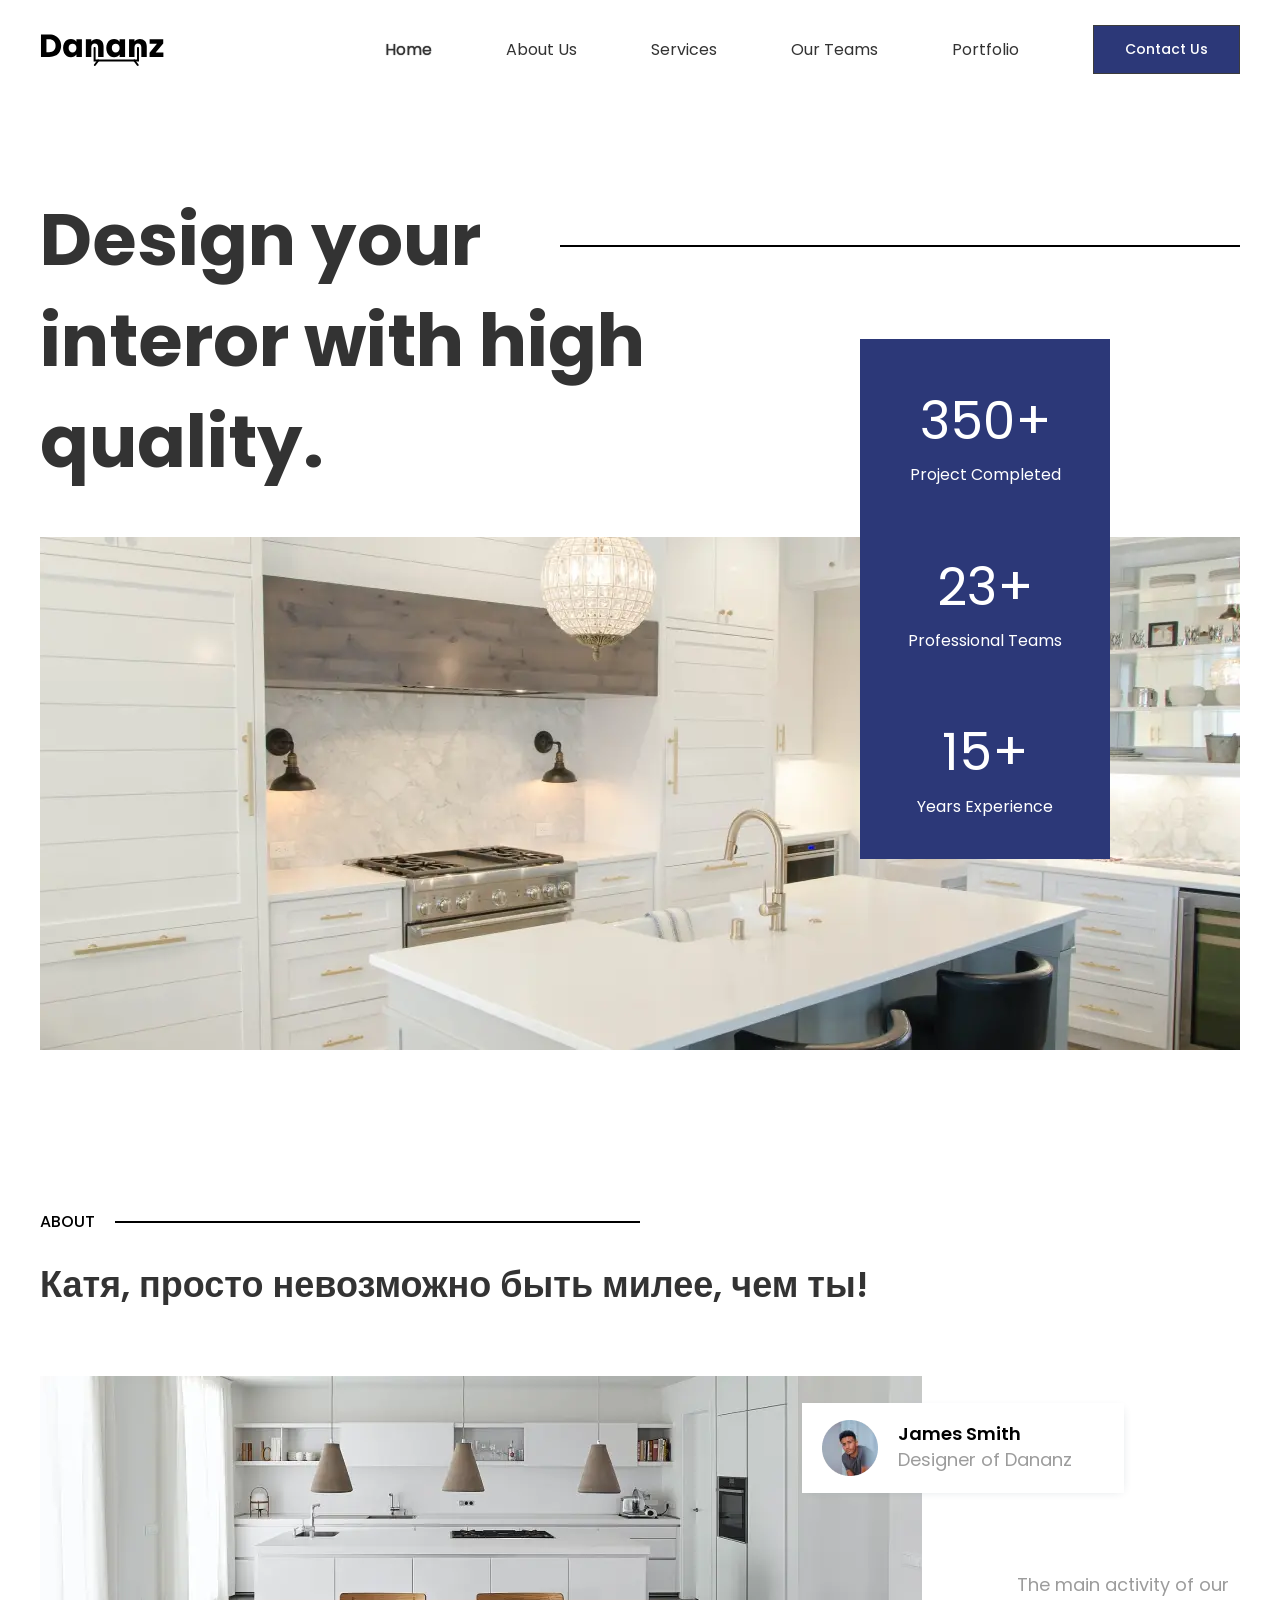
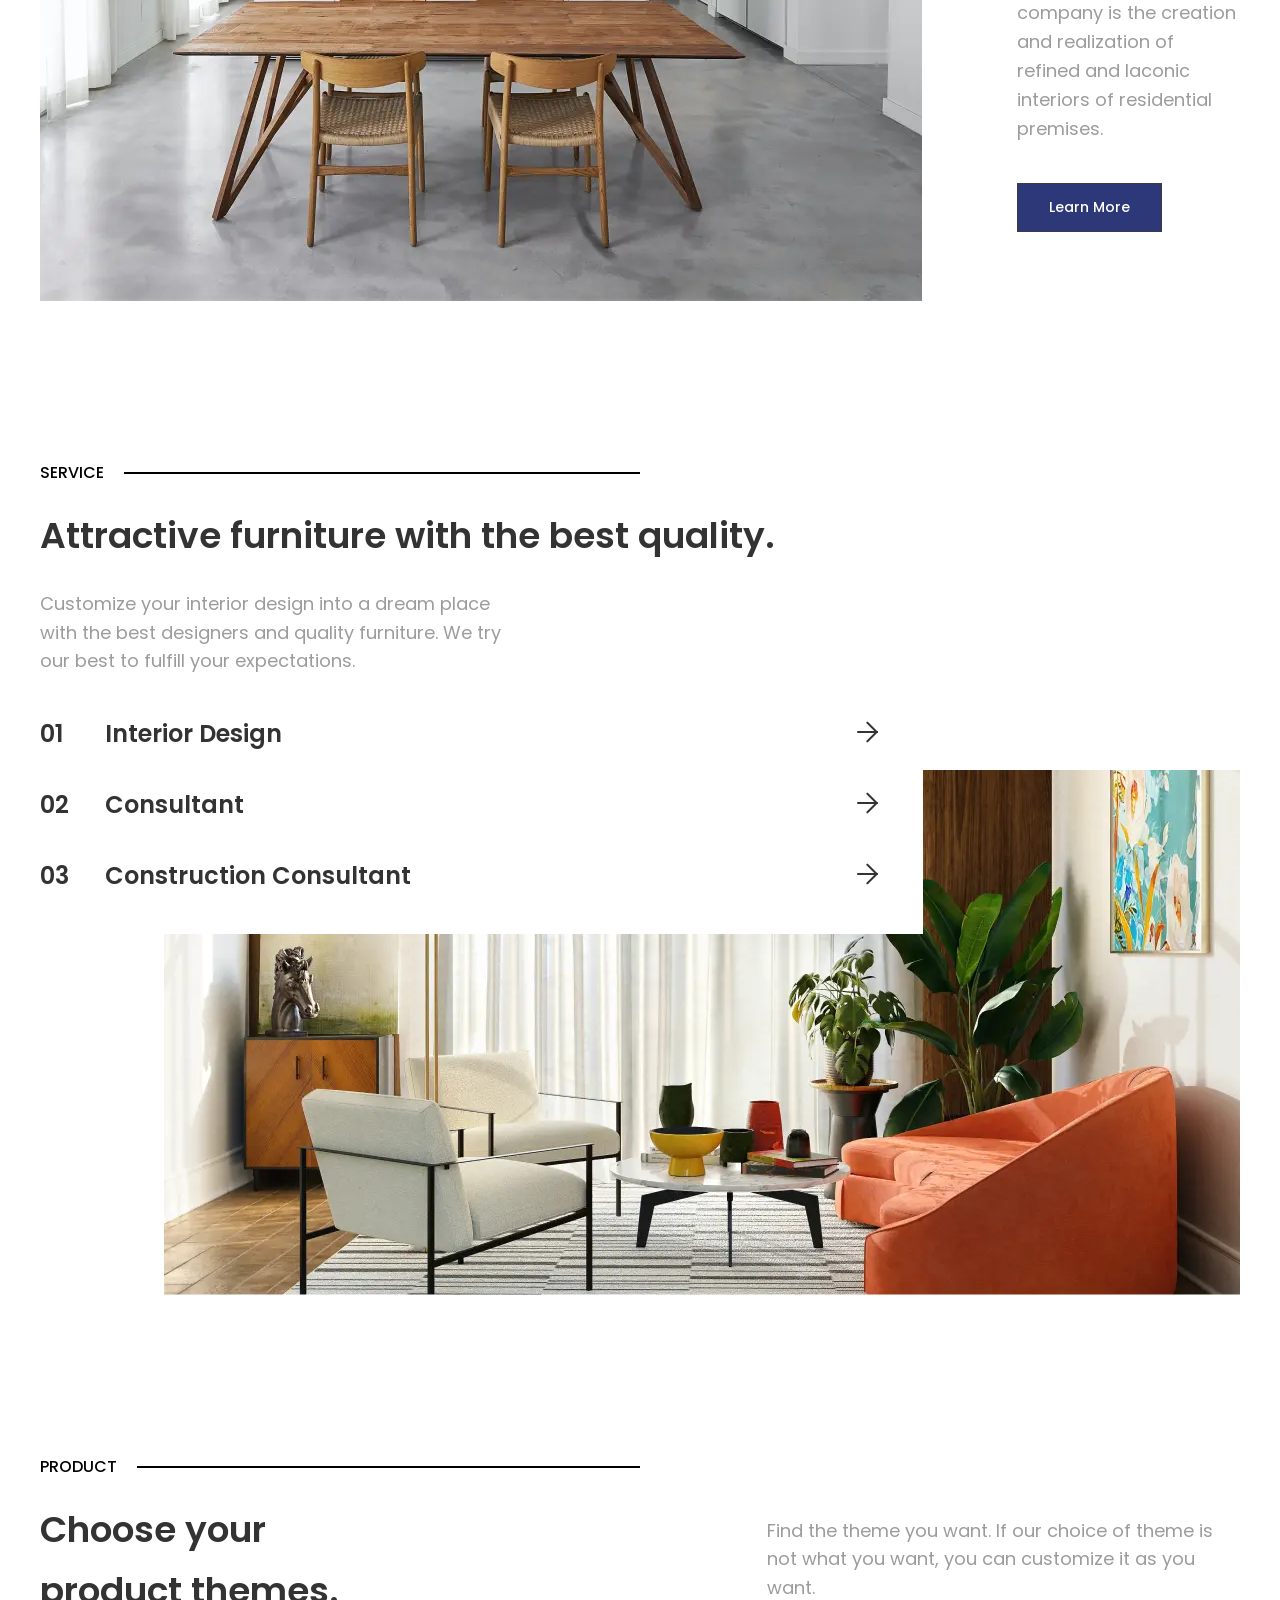
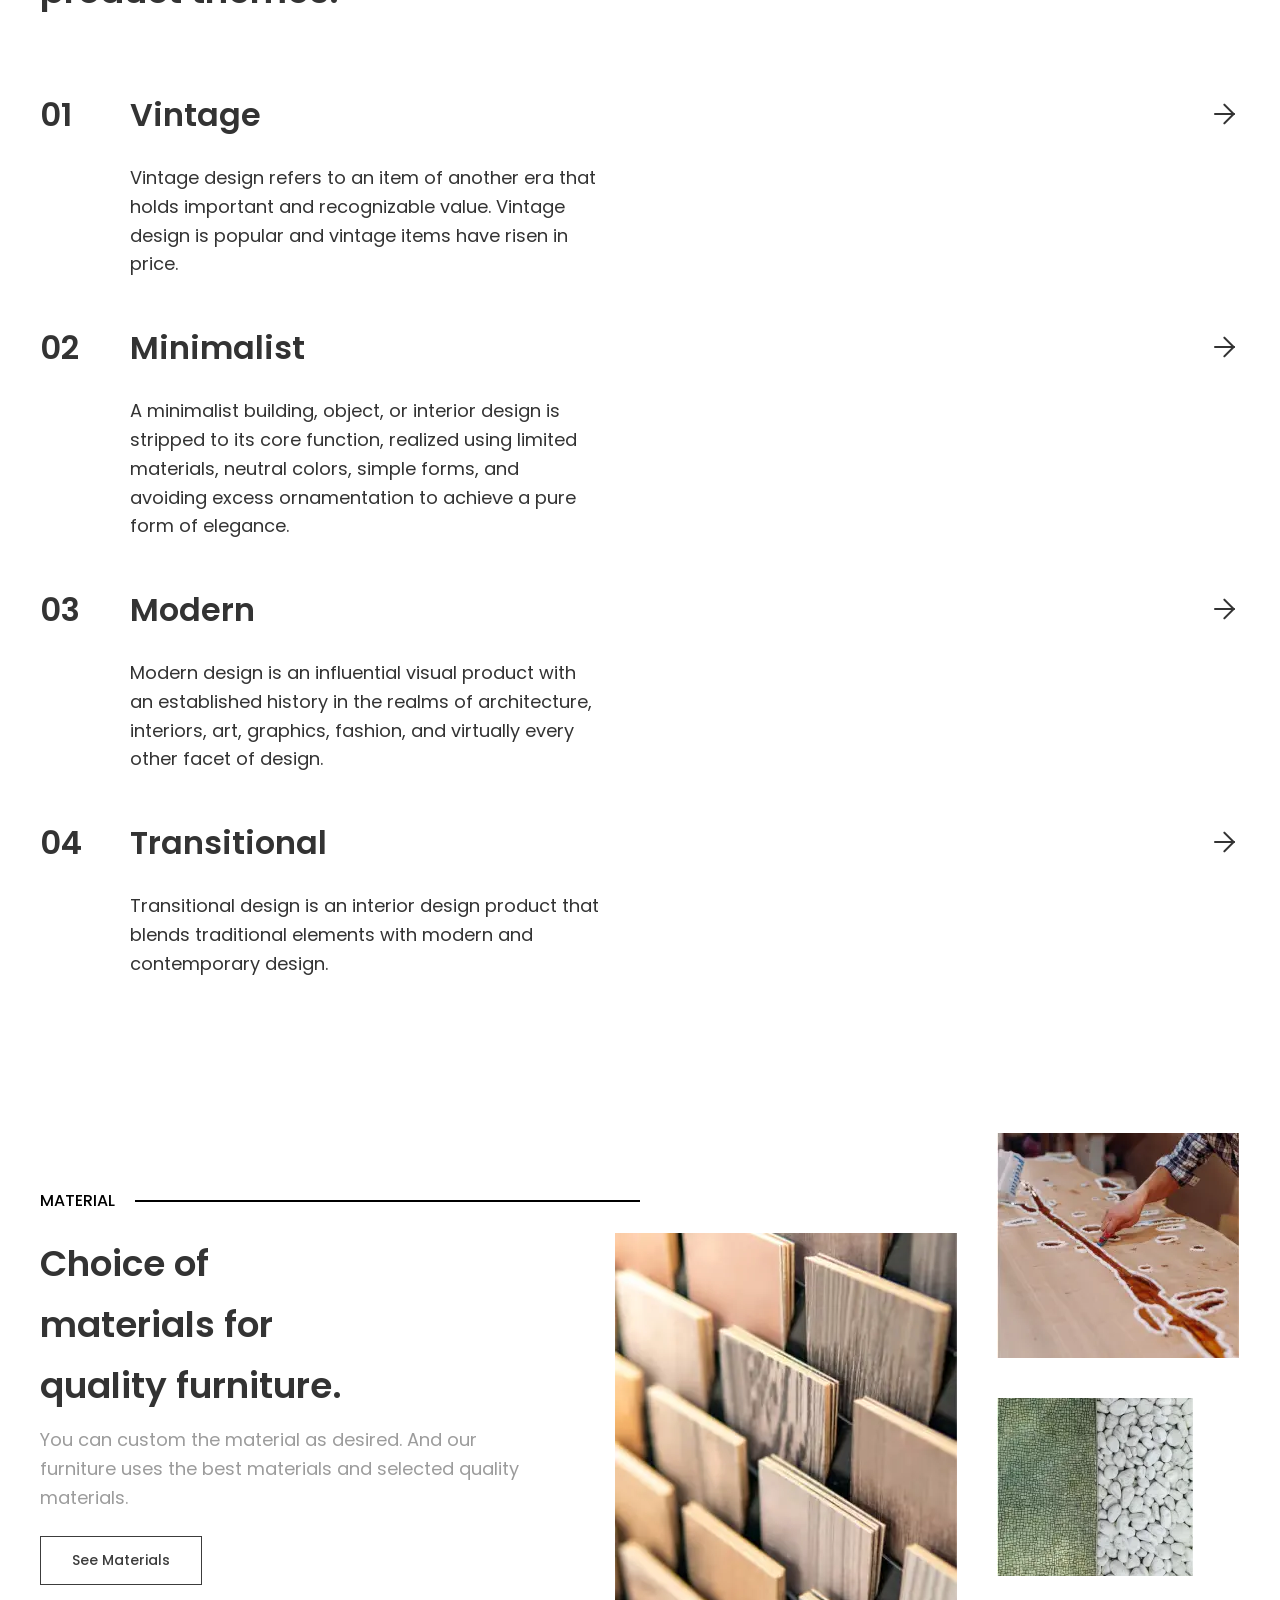
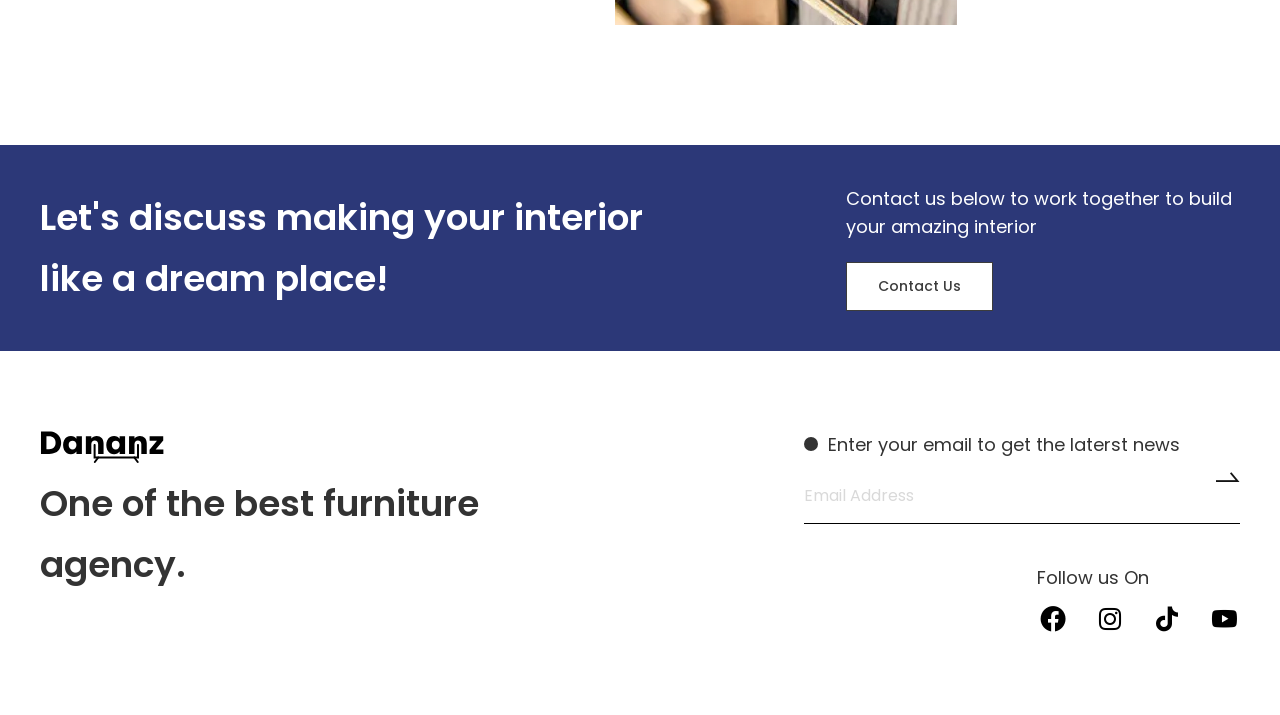
==== commit 5a953daf: "Update index.html" ====
--- a/index.html
+++ b/index.html
@@ -74,7 +74,7 @@
 							<div class="description__line" data-watch data-watch-once></div>
 						</div>
 						<h2 class="description__title">
-							Home interior design is the unrivaled aesthetics of your living space.
+							Катя, просто невозможно быть милее, чем ты!
 						</h2>
 					</div>
 					<div class="general__content">
@@ -276,4 +276,4 @@
 	<script src="js/app.min.js?_v=20231004202042"></script>
 </body>
 
-</html>+</html>
